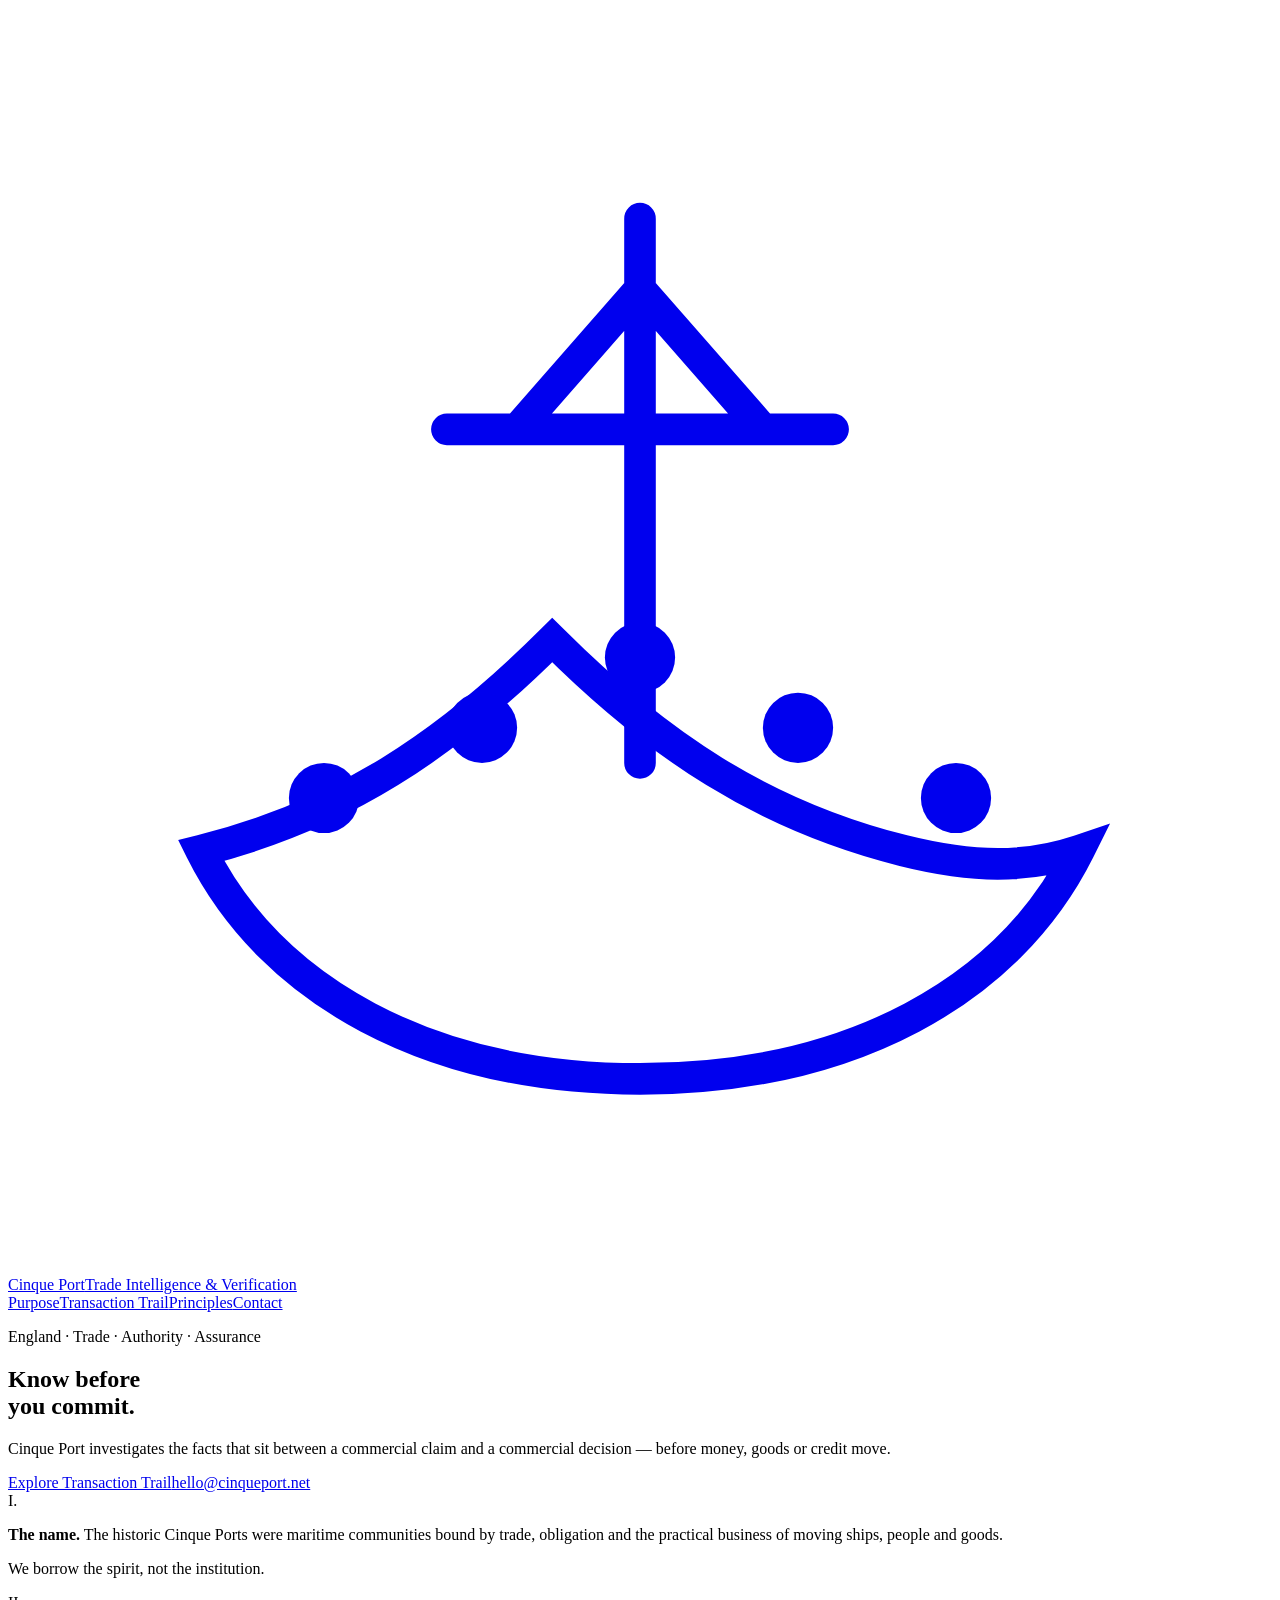
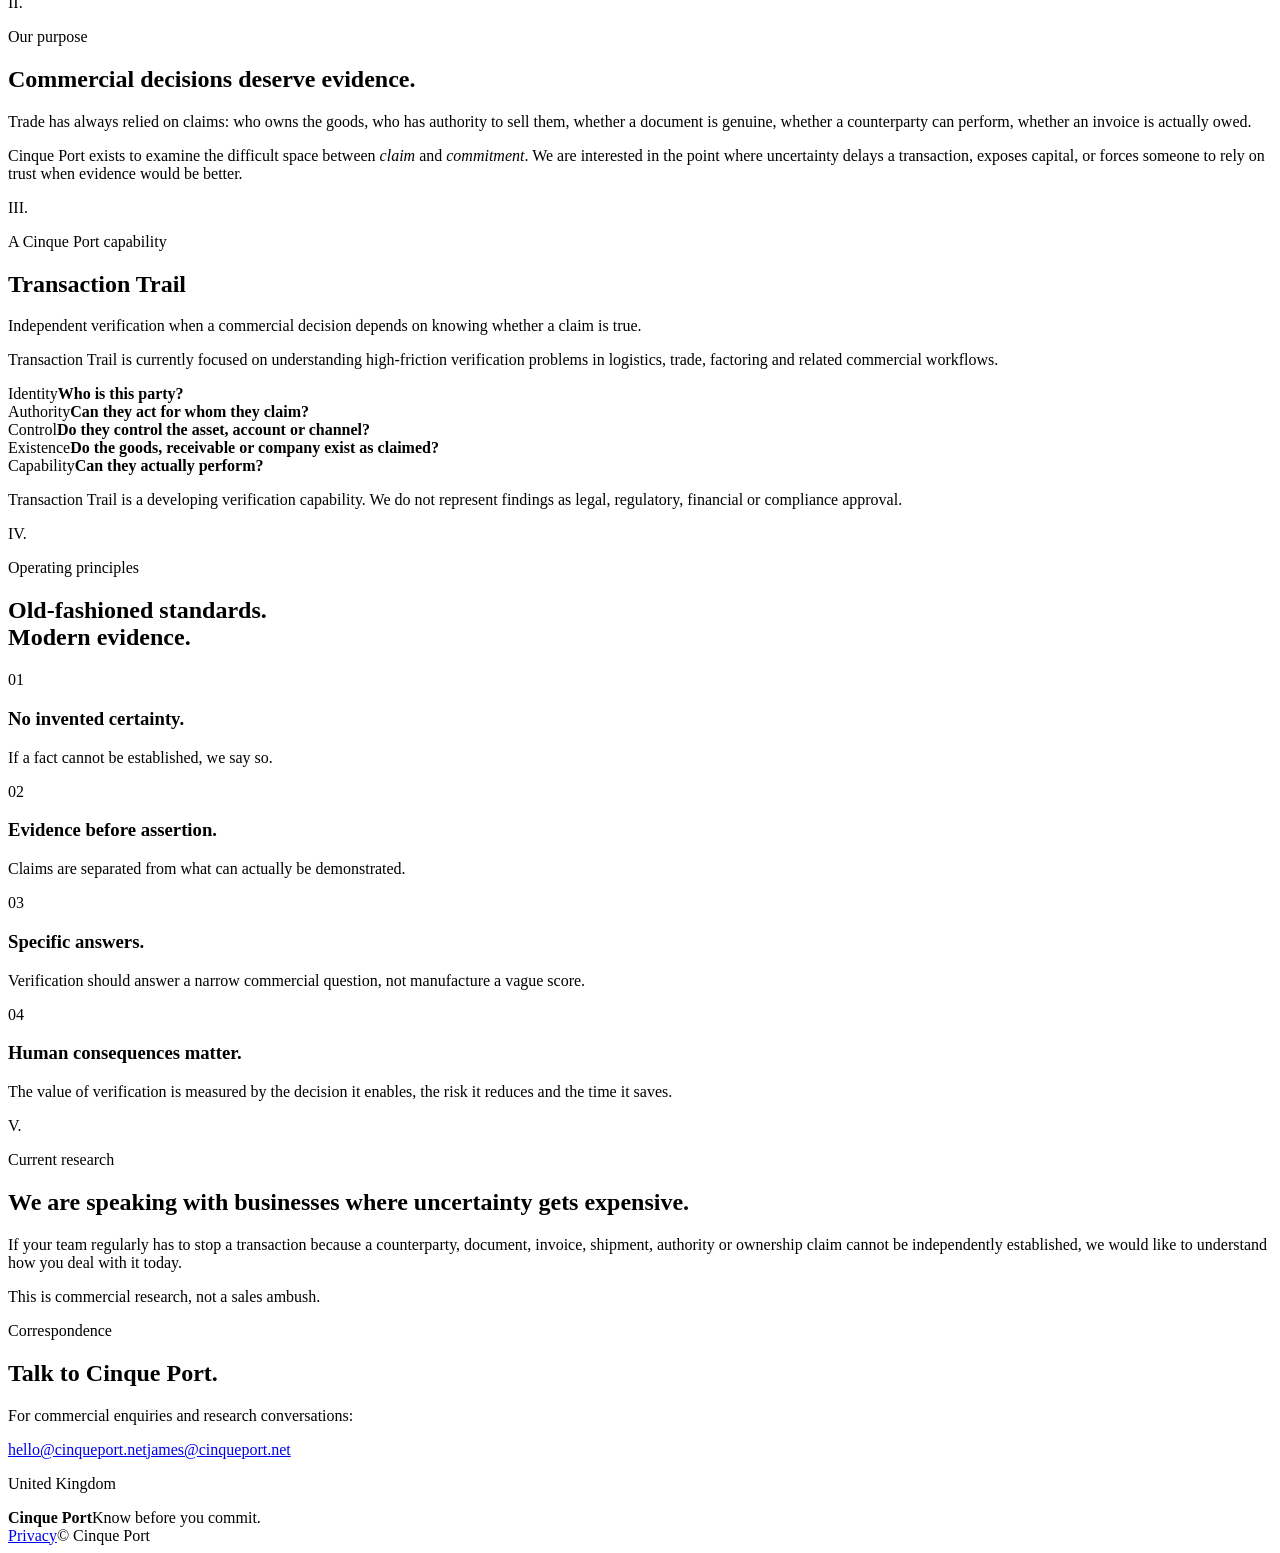
==== index.html @ fec6c13b "Launch Cinque Port website" ====
<!doctype html>
<html lang="en-GB">
<head>
  <meta charset="utf-8" />
  <meta name="viewport" content="width=device-width,initial-scale=1" />
  <meta name="description" content="Cinque Port — trade intelligence and transaction verification for businesses operating where money, goods and trust intersect." />
  <title>Cinque Port — Know before you commit.</title>
  <link rel="stylesheet" href="styles.css" />
</head>
<body>
  <div class="page-frame" aria-hidden="true"></div>
  <header class="site-header">
    <a class="brand" href="#top" aria-label="Cinque Port home">
      <span class="brand-mark" aria-hidden="true"><svg viewBox="0 0 72 72"><path d="M11 48c8-2 14-6 20-12 6 6 12 10 20 12 4 1 7 1 10 0-4 8-13 13-25 13S15 56 11 48Z" fill="none" stroke="currentColor" stroke-width="1.8"/><path d="M36 12v31M25 24h22M29 24l7-8 7 8" fill="none" stroke="currentColor" stroke-width="1.8" stroke-linecap="round"/><circle cx="18" cy="45" r="2" fill="currentColor"/><circle cx="27" cy="41" r="2" fill="currentColor"/><circle cx="36" cy="37" r="2" fill="currentColor"/><circle cx="45" cy="41" r="2" fill="currentColor"/><circle cx="54" cy="45" r="2" fill="currentColor"/></svg></span>
      <span><span class="brand-name">Cinque Port</span><span class="brand-kicker">Trade Intelligence & Verification</span></span>
    </a>
    <nav class="main-nav"><a href="#purpose">Purpose</a><a href="#transaction-trail">Transaction Trail</a><a href="#principles">Principles</a><a href="#contact">Contact</a></nav>
  </header>
  <main id="top">
    <section class="hero">
      <div class="chart-lines" aria-hidden="true"></div>
      <div class="hero-inner"><p class="eyebrow">England · Trade · Authority · Assurance</p><h1>Know before<br />you commit.</h1><p class="hero-copy">Cinque Port investigates the facts that sit between a commercial claim and a commercial decision — before money, goods or credit move.</p><div class="hero-actions"><a class="button primary" href="#transaction-trail">Explore Transaction Trail</a><a class="button text" href="mailto:hello@cinqueport.net">hello@cinqueport.net</a></div></div>
      <aside class="hero-note"><span class="folio">I.</span><p><strong>The name.</strong> The historic Cinque Ports were maritime communities bound by trade, obligation and the practical business of moving ships, people and goods.</p><p>We borrow the spirit, not the institution.</p></aside>
    </section>
    <section id="purpose" class="section split-section"><div class="section-number">II.</div><div class="section-heading"><p class="eyebrow">Our purpose</p><h2>Commercial decisions deserve evidence.</h2></div><div class="section-copy columns"><p>Trade has always relied on claims: who owns the goods, who has authority to sell them, whether a document is genuine, whether a counterparty can perform, whether an invoice is actually owed.</p><p>Cinque Port exists to examine the difficult space between <em>claim</em> and <em>commitment</em>. We are interested in the point where uncertainty delays a transaction, exposes capital, or forces someone to rely on trust when evidence would be better.</p></div></section>
    <section id="transaction-trail" class="section dark-section"><div class="section-number">III.</div><div class="section-heading"><p class="eyebrow">A Cinque Port capability</p><h2>Transaction Trail</h2></div><div class="trail-grid"><div><p class="lead">Independent verification when a commercial decision depends on knowing whether a claim is true.</p><p>Transaction Trail is currently focused on understanding high-friction verification problems in logistics, trade, factoring and related commercial workflows.</p></div><div class="ledger"><div><span>Identity</span><b>Who is this party?</b></div><div><span>Authority</span><b>Can they act for whom they claim?</b></div><div><span>Control</span><b>Do they control the asset, account or channel?</b></div><div><span>Existence</span><b>Do the goods, receivable or company exist as claimed?</b></div><div><span>Capability</span><b>Can they actually perform?</b></div></div></div><p class="disclaimer">Transaction Trail is a developing verification capability. We do not represent findings as legal, regulatory, financial or compliance approval.</p></section>
    <section id="principles" class="section principles-section"><div class="section-number">IV.</div><div class="section-heading"><p class="eyebrow">Operating principles</p><h2>Old-fashioned standards.<br />Modern evidence.</h2></div><div class="principles-list"><article><span>01</span><h3>No invented certainty.</h3><p>If a fact cannot be established, we say so.</p></article><article><span>02</span><h3>Evidence before assertion.</h3><p>Claims are separated from what can actually be demonstrated.</p></article><article><span>03</span><h3>Specific answers.</h3><p>Verification should answer a narrow commercial question, not manufacture a vague score.</p></article><article><span>04</span><h3>Human consequences matter.</h3><p>The value of verification is measured by the decision it enables, the risk it reduces and the time it saves.</p></article></div></section>
    <section class="section correspondence-section"><div class="section-number">V.</div><div class="section-heading"><p class="eyebrow">Current research</p><h2>We are speaking with businesses where uncertainty gets expensive.</h2></div><div class="section-copy"><p>If your team regularly has to stop a transaction because a counterparty, document, invoice, shipment, authority or ownership claim cannot be independently established, we would like to understand how you deal with it today.</p><p>This is commercial research, not a sales ambush.</p></div></section>
    <section id="contact" class="contact-section"><div><p class="eyebrow">Correspondence</p><h2>Talk to Cinque Port.</h2><p>For commercial enquiries and research conversations:</p></div><div class="contact-block"><a href="mailto:hello@cinqueport.net">hello@cinqueport.net</a><a href="mailto:james@cinqueport.net">james@cinqueport.net</a><p>United Kingdom</p></div></section>
  </main>
  <footer class="site-footer"><div><strong>Cinque Port</strong><span>Know before you commit.</span></div><div class="footer-links"><a href="privacy.html">Privacy</a><span>© <span id="year"></span> Cinque Port</span></div></footer>
  <script src="script.js"></script>
</body></html>
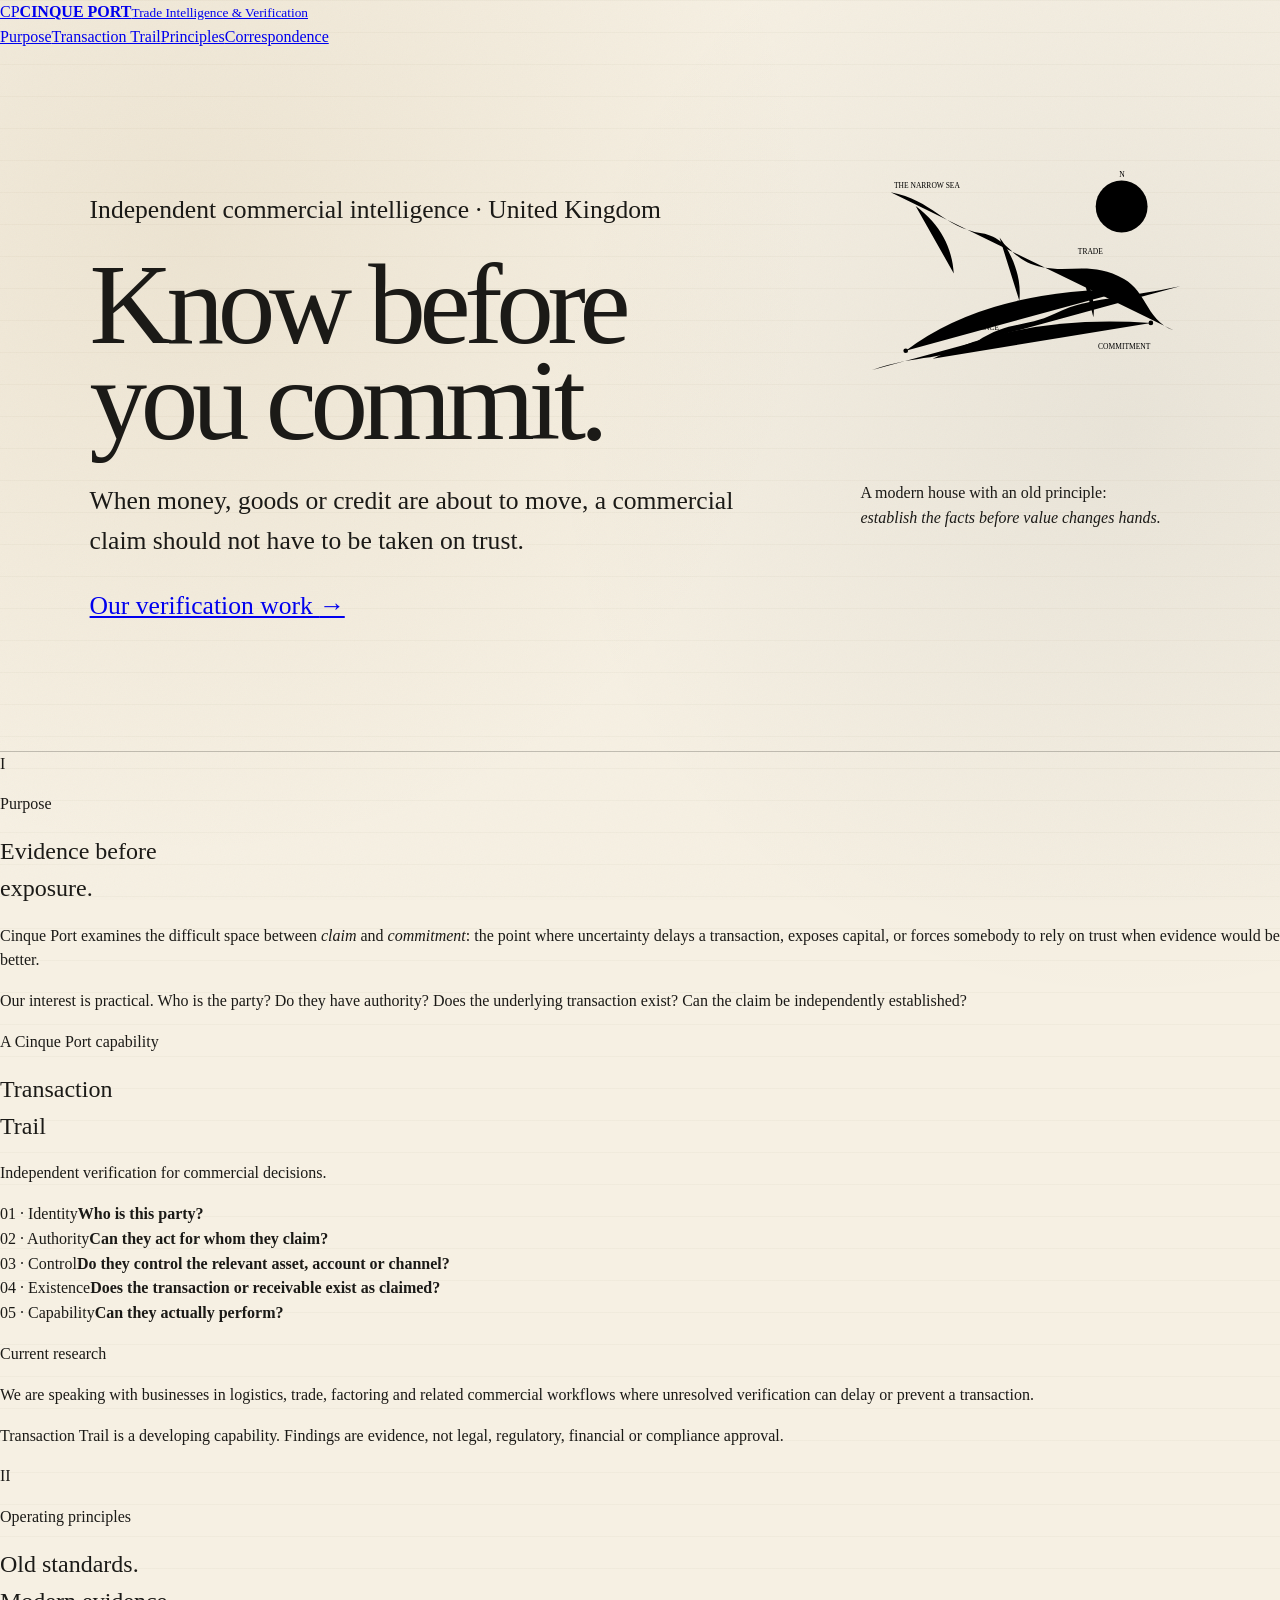
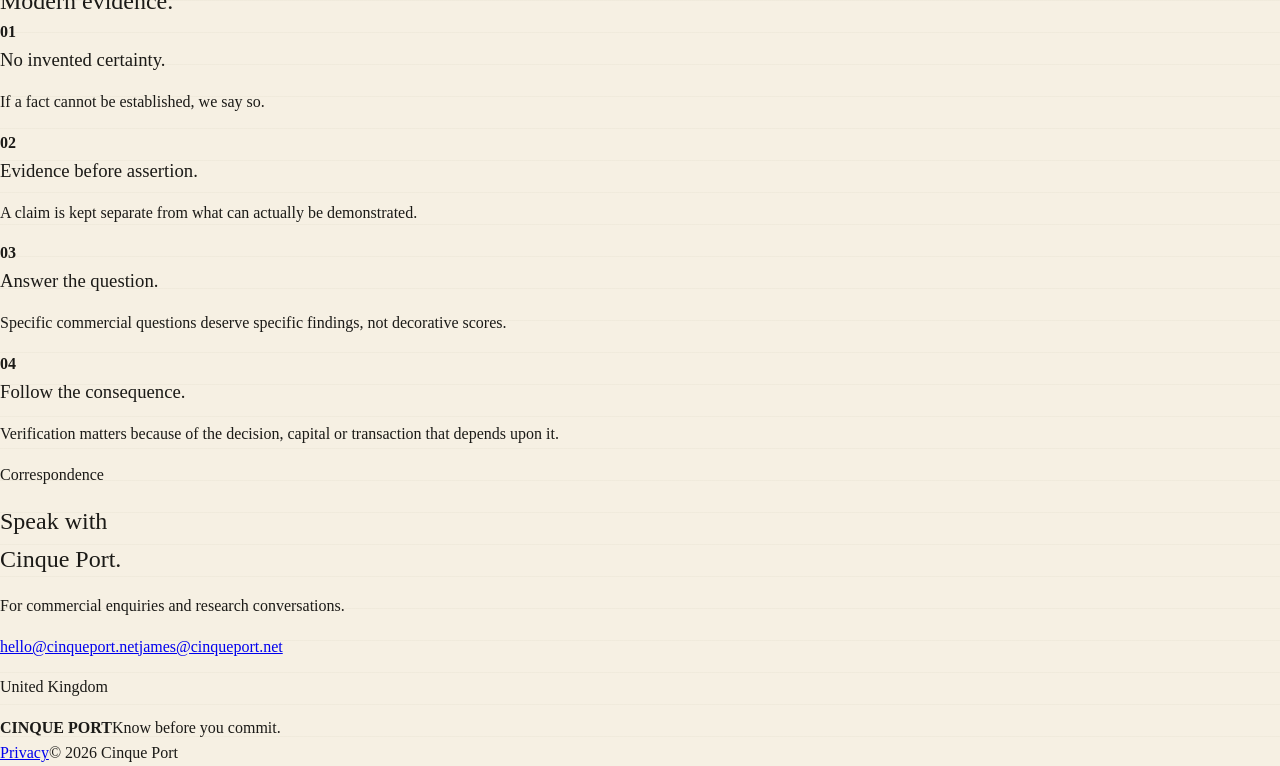
==== commit 5099d310: "Rebuild Cinque Port homepage for commercial credibility" ====
--- a/index.html
+++ b/index.html
@@ -1,33 +1,77 @@
 <!doctype html>
 <html lang="en-GB">
 <head>
-  <meta charset="utf-8" />
-  <meta name="viewport" content="width=device-width,initial-scale=1" />
-  <meta name="description" content="Cinque Port — trade intelligence and transaction verification for businesses operating where money, goods and trust intersect." />
-  <title>Cinque Port — Know before you commit.</title>
-  <link rel="stylesheet" href="styles.css" />
+<meta charset="utf-8">
+<meta name="viewport" content="width=device-width,initial-scale=1">
+<meta name="description" content="Cinque Port — independent trade intelligence and verification. Know before you commit.">
+<title>Cinque Port — Trade Intelligence & Verification</title>
+<link rel="stylesheet" href="styles.css">
 </head>
 <body>
-  <div class="page-frame" aria-hidden="true"></div>
-  <header class="site-header">
-    <a class="brand" href="#top" aria-label="Cinque Port home">
-      <span class="brand-mark" aria-hidden="true"><svg viewBox="0 0 72 72"><path d="M11 48c8-2 14-6 20-12 6 6 12 10 20 12 4 1 7 1 10 0-4 8-13 13-25 13S15 56 11 48Z" fill="none" stroke="currentColor" stroke-width="1.8"/><path d="M36 12v31M25 24h22M29 24l7-8 7 8" fill="none" stroke="currentColor" stroke-width="1.8" stroke-linecap="round"/><circle cx="18" cy="45" r="2" fill="currentColor"/><circle cx="27" cy="41" r="2" fill="currentColor"/><circle cx="36" cy="37" r="2" fill="currentColor"/><circle cx="45" cy="41" r="2" fill="currentColor"/><circle cx="54" cy="45" r="2" fill="currentColor"/></svg></span>
-      <span><span class="brand-name">Cinque Port</span><span class="brand-kicker">Trade Intelligence & Verification</span></span>
-    </a>
-    <nav class="main-nav"><a href="#purpose">Purpose</a><a href="#transaction-trail">Transaction Trail</a><a href="#principles">Principles</a><a href="#contact">Contact</a></nav>
-  </header>
-  <main id="top">
-    <section class="hero">
-      <div class="chart-lines" aria-hidden="true"></div>
-      <div class="hero-inner"><p class="eyebrow">England · Trade · Authority · Assurance</p><h1>Know before<br />you commit.</h1><p class="hero-copy">Cinque Port investigates the facts that sit between a commercial claim and a commercial decision — before money, goods or credit move.</p><div class="hero-actions"><a class="button primary" href="#transaction-trail">Explore Transaction Trail</a><a class="button text" href="mailto:hello@cinqueport.net">hello@cinqueport.net</a></div></div>
-      <aside class="hero-note"><span class="folio">I.</span><p><strong>The name.</strong> The historic Cinque Ports were maritime communities bound by trade, obligation and the practical business of moving ships, people and goods.</p><p>We borrow the spirit, not the institution.</p></aside>
-    </section>
-    <section id="purpose" class="section split-section"><div class="section-number">II.</div><div class="section-heading"><p class="eyebrow">Our purpose</p><h2>Commercial decisions deserve evidence.</h2></div><div class="section-copy columns"><p>Trade has always relied on claims: who owns the goods, who has authority to sell them, whether a document is genuine, whether a counterparty can perform, whether an invoice is actually owed.</p><p>Cinque Port exists to examine the difficult space between <em>claim</em> and <em>commitment</em>. We are interested in the point where uncertainty delays a transaction, exposes capital, or forces someone to rely on trust when evidence would be better.</p></div></section>
-    <section id="transaction-trail" class="section dark-section"><div class="section-number">III.</div><div class="section-heading"><p class="eyebrow">A Cinque Port capability</p><h2>Transaction Trail</h2></div><div class="trail-grid"><div><p class="lead">Independent verification when a commercial decision depends on knowing whether a claim is true.</p><p>Transaction Trail is currently focused on understanding high-friction verification problems in logistics, trade, factoring and related commercial workflows.</p></div><div class="ledger"><div><span>Identity</span><b>Who is this party?</b></div><div><span>Authority</span><b>Can they act for whom they claim?</b></div><div><span>Control</span><b>Do they control the asset, account or channel?</b></div><div><span>Existence</span><b>Do the goods, receivable or company exist as claimed?</b></div><div><span>Capability</span><b>Can they actually perform?</b></div></div></div><p class="disclaimer">Transaction Trail is a developing verification capability. We do not represent findings as legal, regulatory, financial or compliance approval.</p></section>
-    <section id="principles" class="section principles-section"><div class="section-number">IV.</div><div class="section-heading"><p class="eyebrow">Operating principles</p><h2>Old-fashioned standards.<br />Modern evidence.</h2></div><div class="principles-list"><article><span>01</span><h3>No invented certainty.</h3><p>If a fact cannot be established, we say so.</p></article><article><span>02</span><h3>Evidence before assertion.</h3><p>Claims are separated from what can actually be demonstrated.</p></article><article><span>03</span><h3>Specific answers.</h3><p>Verification should answer a narrow commercial question, not manufacture a vague score.</p></article><article><span>04</span><h3>Human consequences matter.</h3><p>The value of verification is measured by the decision it enables, the risk it reduces and the time it saves.</p></article></div></section>
-    <section class="section correspondence-section"><div class="section-number">V.</div><div class="section-heading"><p class="eyebrow">Current research</p><h2>We are speaking with businesses where uncertainty gets expensive.</h2></div><div class="section-copy"><p>If your team regularly has to stop a transaction because a counterparty, document, invoice, shipment, authority or ownership claim cannot be independently established, we would like to understand how you deal with it today.</p><p>This is commercial research, not a sales ambush.</p></div></section>
-    <section id="contact" class="contact-section"><div><p class="eyebrow">Correspondence</p><h2>Talk to Cinque Port.</h2><p>For commercial enquiries and research conversations:</p></div><div class="contact-block"><a href="mailto:hello@cinqueport.net">hello@cinqueport.net</a><a href="mailto:james@cinqueport.net">james@cinqueport.net</a><p>United Kingdom</p></div></section>
-  </main>
-  <footer class="site-footer"><div><strong>Cinque Port</strong><span>Know before you commit.</span></div><div class="footer-links"><a href="privacy.html">Privacy</a><span>© <span id="year"></span> Cinque Port</span></div></footer>
-  <script src="script.js"></script>
+<header class="masthead">
+  <a class="wordmark" href="#top"><span class="seal">CP</span><span><b>CINQUE PORT</b><small>Trade Intelligence &amp; Verification</small></span></a>
+  <nav><a href="#purpose">Purpose</a><a href="#trail">Transaction Trail</a><a href="#principles">Principles</a><a href="#contact">Correspondence</a></nav>
+</header>
+<main id="top">
+<section class="hero">
+  <div class="hero-copy">
+    <p class="kicker">Independent commercial intelligence · United Kingdom</p>
+    <h1>Know before<br>you commit.</h1>
+    <p class="standfirst">When money, goods or credit are about to move, a commercial claim should not have to be taken on trust.</p>
+    <a class="cta" href="#trail">Our verification work <span>→</span></a>
+  </div>
+  <div class="chart" aria-hidden="true">
+    <svg viewBox="0 0 700 620" role="img">
+      <g class="coast">
+        <path d="M65 58 C155 75 176 132 258 145 C315 154 320 205 387 217 C448 229 493 204 560 242 C610 271 607 330 666 351"/>
+        <path d="M26 435 C118 401 188 416 247 375 C315 329 347 347 414 315 C482 281 543 286 679 257"/>
+        <path d="M118 87 C171 126 196 177 199 230 M296 154 C326 194 343 241 338 288 M469 219 C487 250 500 288 495 323"/>
+      </g>
+      <g class="routes">
+        <path d="M97 394 Q270 263 576 263"/><path d="M154 411 Q347 316 617 335"/>
+        <circle cx="97" cy="394" r="5"/><circle cx="576" cy="263" r="5"/><circle cx="617" cy="335" r="5"/>
+      </g>
+      <g class="labels"><text x="72" y="48">THE NARROW SEA</text><text x="462" y="188">TRADE</text><text x="215" y="350">EVIDENCE</text><text x="505" y="390">COMMITMENT</text></g>
+      <g class="compass" transform="translate(555 88)"><circle r="55"/><circle r="42"/><path d="M0-48 L8-8 0 0 -8-8Z M48 0 L8 8 0 0 8-8Z M0 48 L-8 8 0 0 8 8Z M-48 0 L-8-8 0 0-8 8Z"/><text x="-5" y="-62">N</text></g>
+    </svg>
+    <p class="chart-note">A modern house with an old principle:<br><em>establish the facts before value changes hands.</em></p>
+  </div>
+</section>
+
+<section id="purpose" class="purpose ruled">
+  <div class="folio">I</div>
+  <div><p class="kicker">Purpose</p><h2>Evidence before<br>exposure.</h2></div>
+  <div class="body-copy"><p>Cinque Port examines the difficult space between <em>claim</em> and <em>commitment</em>: the point where uncertainty delays a transaction, exposes capital, or forces somebody to rely on trust when evidence would be better.</p><p>Our interest is practical. Who is the party? Do they have authority? Does the underlying transaction exist? Can the claim be independently established?</p></div>
+</section>
+
+<section id="trail" class="trail">
+  <div class="trail-title"><p class="kicker">A Cinque Port capability</p><h2>Transaction<br>Trail</h2><p>Independent verification for commercial decisions.</p></div>
+  <div class="questions">
+    <div><span>01 · Identity</span><strong>Who is this party?</strong></div>
+    <div><span>02 · Authority</span><strong>Can they act for whom they claim?</strong></div>
+    <div><span>03 · Control</span><strong>Do they control the relevant asset, account or channel?</strong></div>
+    <div><span>04 · Existence</span><strong>Does the transaction or receivable exist as claimed?</strong></div>
+    <div><span>05 · Capability</span><strong>Can they actually perform?</strong></div>
+  </div>
+  <div class="trail-note"><p>Current research</p><p>We are speaking with businesses in logistics, trade, factoring and related commercial workflows where unresolved verification can delay or prevent a transaction.</p><p class="small">Transaction Trail is a developing capability. Findings are evidence, not legal, regulatory, financial or compliance approval.</p></div>
+</section>
+
+<section id="principles" class="principles ruled">
+ <div class="folio">II</div>
+ <div class="principles-heading"><p class="kicker">Operating principles</p><h2>Old standards.<br>Modern evidence.</h2></div>
+ <div class="principle-grid">
+  <article><b>01</b><h3>No invented certainty.</h3><p>If a fact cannot be established, we say so.</p></article>
+  <article><b>02</b><h3>Evidence before assertion.</h3><p>A claim is kept separate from what can actually be demonstrated.</p></article>
+  <article><b>03</b><h3>Answer the question.</h3><p>Specific commercial questions deserve specific findings, not decorative scores.</p></article>
+  <article><b>04</b><h3>Follow the consequence.</h3><p>Verification matters because of the decision, capital or transaction that depends upon it.</p></article>
+ </div>
+</section>
+
+<section id="contact" class="contact">
+ <div><p class="kicker">Correspondence</p><h2>Speak with<br>Cinque Port.</h2></div>
+ <div class="contact-copy"><p>For commercial enquiries and research conversations.</p><a href="mailto:hello@cinqueport.net">hello@cinqueport.net</a><a href="mailto:james@cinqueport.net">james@cinqueport.net</a><p class="small">United Kingdom</p></div>
+</section>
+</main>
+<footer><div><b>CINQUE PORT</b><span>Know before you commit.</span></div><div><a href="privacy.html">Privacy</a><span>© <span id="year"></span> Cinque Port</span></div></footer>
+<script src="script.js"></script>
 </body></html>
--- a/styles.css
+++ b/styles.css
@@ -0,0 +1 @@
+:root{--ink:#1b1a17;--navy:#17232d;--navy-deep:#101820;--paper:#efe7d5;--paper-light:#f6f0e3;--brass:#9a7a3c;--rule:rgba(27,26,23,.24);--serif:Baskerville,"Iowan Old Style","Palatino Linotype","Book Antiqua",Palatino,Georgia,serif;--sans:"Gill Sans","Gill Sans MT",Calibri,"Trebuchet MS",sans-serif}*{box-sizing:border-box}html{scroll-behavior:smooth}body{margin:0;color:var(--ink);background:linear-gradient(rgba(90,66,30,.035) 1px,transparent 1px),radial-gradient(circle at 15% 10%,rgba(154,122,60,.10),transparent 26%),radial-gradient(circle at 88% 18%,rgba(23,35,45,.06),transparent 26%),var(--paper-light);background-size:100% 32px,auto,auto,auto;font-family:var(--serif);line-height:1.55}body:before{content:"";position:fixed;inset:0;pointer-events:none;opacity:.14;background-image:url("data:image/svg+xml,%3Csvg xmlns='http://www.w3.org/2000/svg' width='120' height='120'%3E%3Cfilter id='n'%3E%3CfeTurbulence type='fractalNoise' baseFrequency='.78' numOctaves='3' stitchTiles='stitch'/%3E%3C/filter%3E%3Crect width='100%25' height='100%25' filter='url(%23n)' opacity='.22'/%3E%3C/svg%3E");mix-blend-mode:multiply}.page-frame{position:fixed;inset:10px;border:1px solid rgba(27,26,23,.18);pointer-events:none;z-index:50}.site-header{position:relative;display:flex;align-items:center;justify-content:space-between;gap:2rem;padding:28px 5vw 20px;border-bottom:1px solid var(--rule);background:rgba(246,240,227,.88);backdrop-filter:blur(8px);z-index:10}.brand{display:flex;gap:14px;align-items:center;color:inherit;text-decoration:none}.brand-mark{width:54px;height:54px;color:var(--navy)}.brand-mark svg{width:100%;height:100%}.brand-name{display:block;font-size:1.5rem;letter-spacing:.04em;text-transform:uppercase}.brand-kicker{display:block;font-family:var(--sans);font-size:.68rem;letter-spacing:.18em;text-transform:uppercase;margin-top:2px}.main-nav{display:flex;gap:1.4rem;flex-wrap:wrap}.main-nav a{color:inherit;text-decoration:none;font-family:var(--sans);font-size:.78rem;letter-spacing:.13em;text-transform:uppercase;border-bottom:1px solid transparent}.main-nav a:hover{border-color:var(--brass)}.hero{min-height:78vh;position:relative;display:grid;grid-template-columns:minmax(0,1fr) 330px;gap:6vw;padding:9vw 7vw 7vw;overflow:hidden;border-bottom:1px solid var(--rule)}.hero-inner{max-width:820px;position:relative;z-index:2}.eyebrow{font-family:var(--sans);text-transform:uppercase;letter-spacing:.2em;font-size:.73rem;font-weight:700;color:var(--brass)}h1,h2,h3{font-weight:400;margin:0}h1{font-size:clamp(4.2rem,9vw,9.4rem);line-height:.84;letter-spacing:-.055em;margin:1rem 0 2rem}.hero-copy{max-width:720px;font-size:clamp(1.2rem,2vw,1.65rem)}.hero-actions{display:flex;align-items:center;gap:1.6rem;margin-top:2.3rem;flex-wrap:wrap}.button{text-decoration:none;font-family:var(--sans);text-transform:uppercase;letter-spacing:.13em;font-size:.74rem}.button.primary{background:var(--navy);color:var(--paper-light);padding:14px 18px;border:1px solid var(--navy)}.button.primary:hover{background:transparent;color:var(--navy)}.button.text{color:inherit;border-bottom:1px solid var(--brass);padding-bottom:3px}.hero-note{align-self:end;border-left:1px solid var(--brass);padding-left:24px;font-size:.95rem}.hero-note .folio{display:block;font-size:2.7rem;color:var(--brass);margin-bottom:1rem}.chart-lines{position:absolute;right:-7%;top:5%;width:58%;height:88%;opacity:.18;transform:rotate(-5deg);background-image:repeating-radial-gradient(ellipse at 45% 53%,transparent 0 22px,var(--navy) 23px 24px,transparent 25px 44px);mask-image:linear-gradient(to left,black,transparent 82%)}.section{position:relative;display:grid;grid-template-columns:72px minmax(240px,420px) minmax(0,1fr);gap:4vw;padding:7vw;border-bottom:1px solid var(--rule)}.section-number{color:var(--brass);font-size:2.6rem;line-height:1}.section-heading h2{font-size:clamp(2.4rem,5vw,5rem);line-height:.98;letter-spacing:-.035em}.section-copy{max-width:850px;font-size:1.13rem}.columns{columns:2 290px;column-gap:3rem}.columns p{break-inside:avoid}.dark-section{background:var(--navy-deep);color:var(--paper-light)}.dark-section .section-number,.dark-section .eyebrow{color:#bca16b}.trail-grid{display:grid;grid-template-columns:minmax(0,.85fr) minmax(340px,1.15fr);gap:4rem}.lead{font-size:1.4rem}.ledger{border-top:1px solid rgba(239,231,213,.28)}.ledger div{display:grid;grid-template-columns:130px 1fr;gap:1rem;padding:14px 0;border-bottom:1px solid rgba(239,231,213,.20)}.ledger span{font-family:var(--sans);text-transform:uppercase;letter-spacing:.14em;font-size:.73rem;color:#bca16b}.ledger b{font-weight:400}.disclaimer{grid-column:3;font-size:.86rem;opacity:.7;max-width:760px;margin-top:2rem}.principles-list{display:grid;grid-template-columns:1fr 1fr;border-top:1px solid var(--rule)}.principles-list article{position:relative;padding:24px 28px 28px 0;border-bottom:1px solid var(--rule);min-height:180px}.principles-list article:nth-child(odd){border-right:1px solid var(--rule);padding-right:34px}.principles-list article:nth-child(even){padding-left:34px}.principles-list span{color:var(--brass);font-family:var(--sans);font-size:.7rem;letter-spacing:.12em}.principles-list h3{font-size:1.6rem;margin:.4rem 0 .6rem}.principles-list p{margin:0}.contact-section{display:grid;grid-template-columns:1fr 1fr;gap:4rem;padding:7vw;background:var(--paper);border-bottom:1px solid var(--rule)}.contact-section h2{font-size:clamp(2.8rem,6vw,6rem);letter-spacing:-.045em;line-height:.92;margin-bottom:1rem}.contact-block{align-self:end;border-left:1px solid var(--brass);padding-left:28px}.contact-block a{display:block;color:var(--ink);text-decoration:none;font-size:clamp(1.4rem,2.7vw,2.3rem);margin-bottom:.4rem}.contact-block a:hover{color:var(--brass)}.site-footer{display:flex;justify-content:space-between;gap:2rem;padding:28px 5vw 38px;font-family:var(--sans);font-size:.76rem;letter-spacing:.06em;text-transform:uppercase}.site-footer strong,.site-footer span{margin-right:14px}.footer-links{display:flex;gap:1.1rem}.footer-links a{color:inherit}@media(max-width:900px){.site-header{align-items:flex-start}.main-nav{display:none}.hero{grid-template-columns:1fr;min-height:auto}.hero-note{max-width:520px}.section{grid-template-columns:44px 1fr}.section-copy,.trail-grid,.principles-list,.disclaimer{grid-column:2}.trail-grid{grid-template-columns:1fr;gap:2rem}.contact-section{grid-template-columns:1fr}}@media(max-width:620px){.site-header{padding-top:22px}.brand-kicker{display:none}.hero{padding-top:18vw}h1{font-size:4.5rem}.section{grid-template-columns:1fr;gap:1.2rem;padding-top:14vw;padding-bottom:14vw}.section-number,.section-heading,.section-copy,.trail-grid,.principles-list,.disclaimer{grid-column:1}.section-number{font-size:1.5rem}.principles-list{grid-template-columns:1fr}.principles-list article,.principles-list article:nth-child(odd),.principles-list article:nth-child(even){border-right:0;padding-left:0;padding-right:0}.ledger div{grid-template-columns:1fr;gap:.25rem}.site-footer{flex-direction:column}}
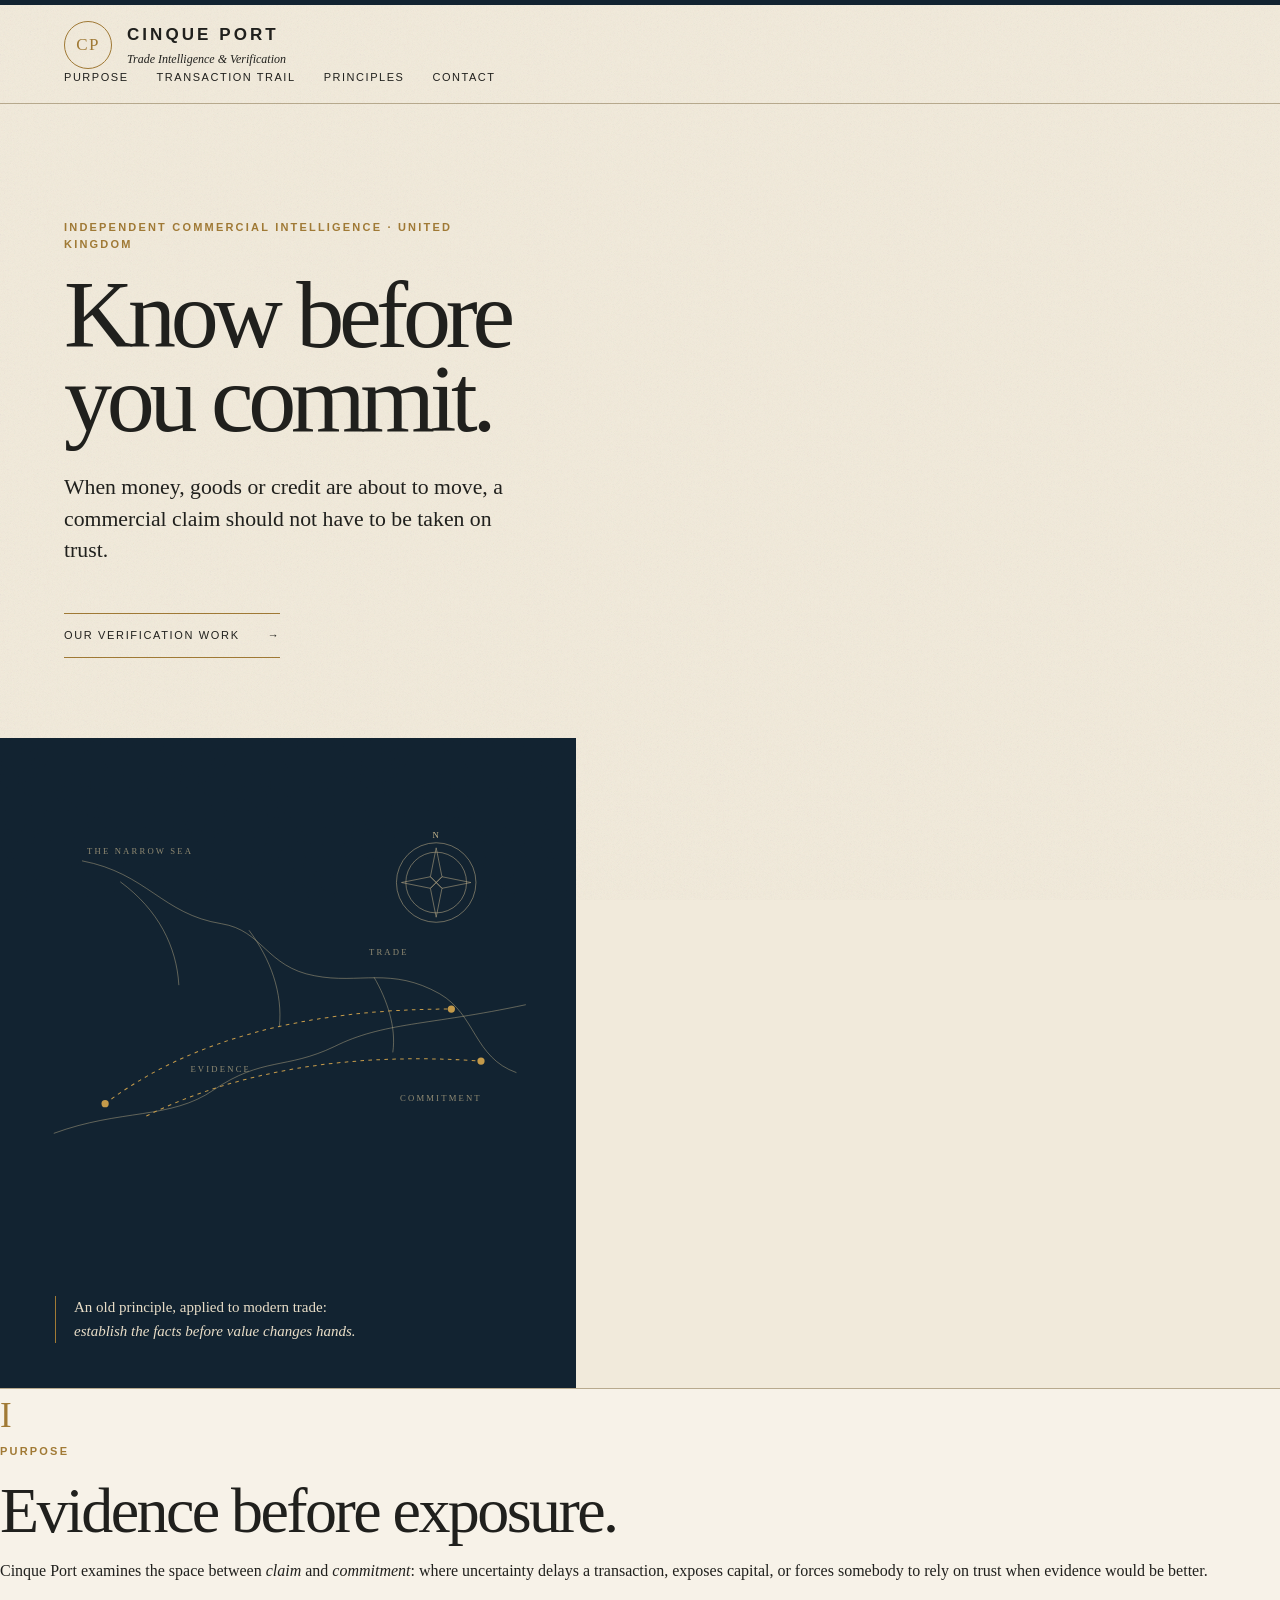
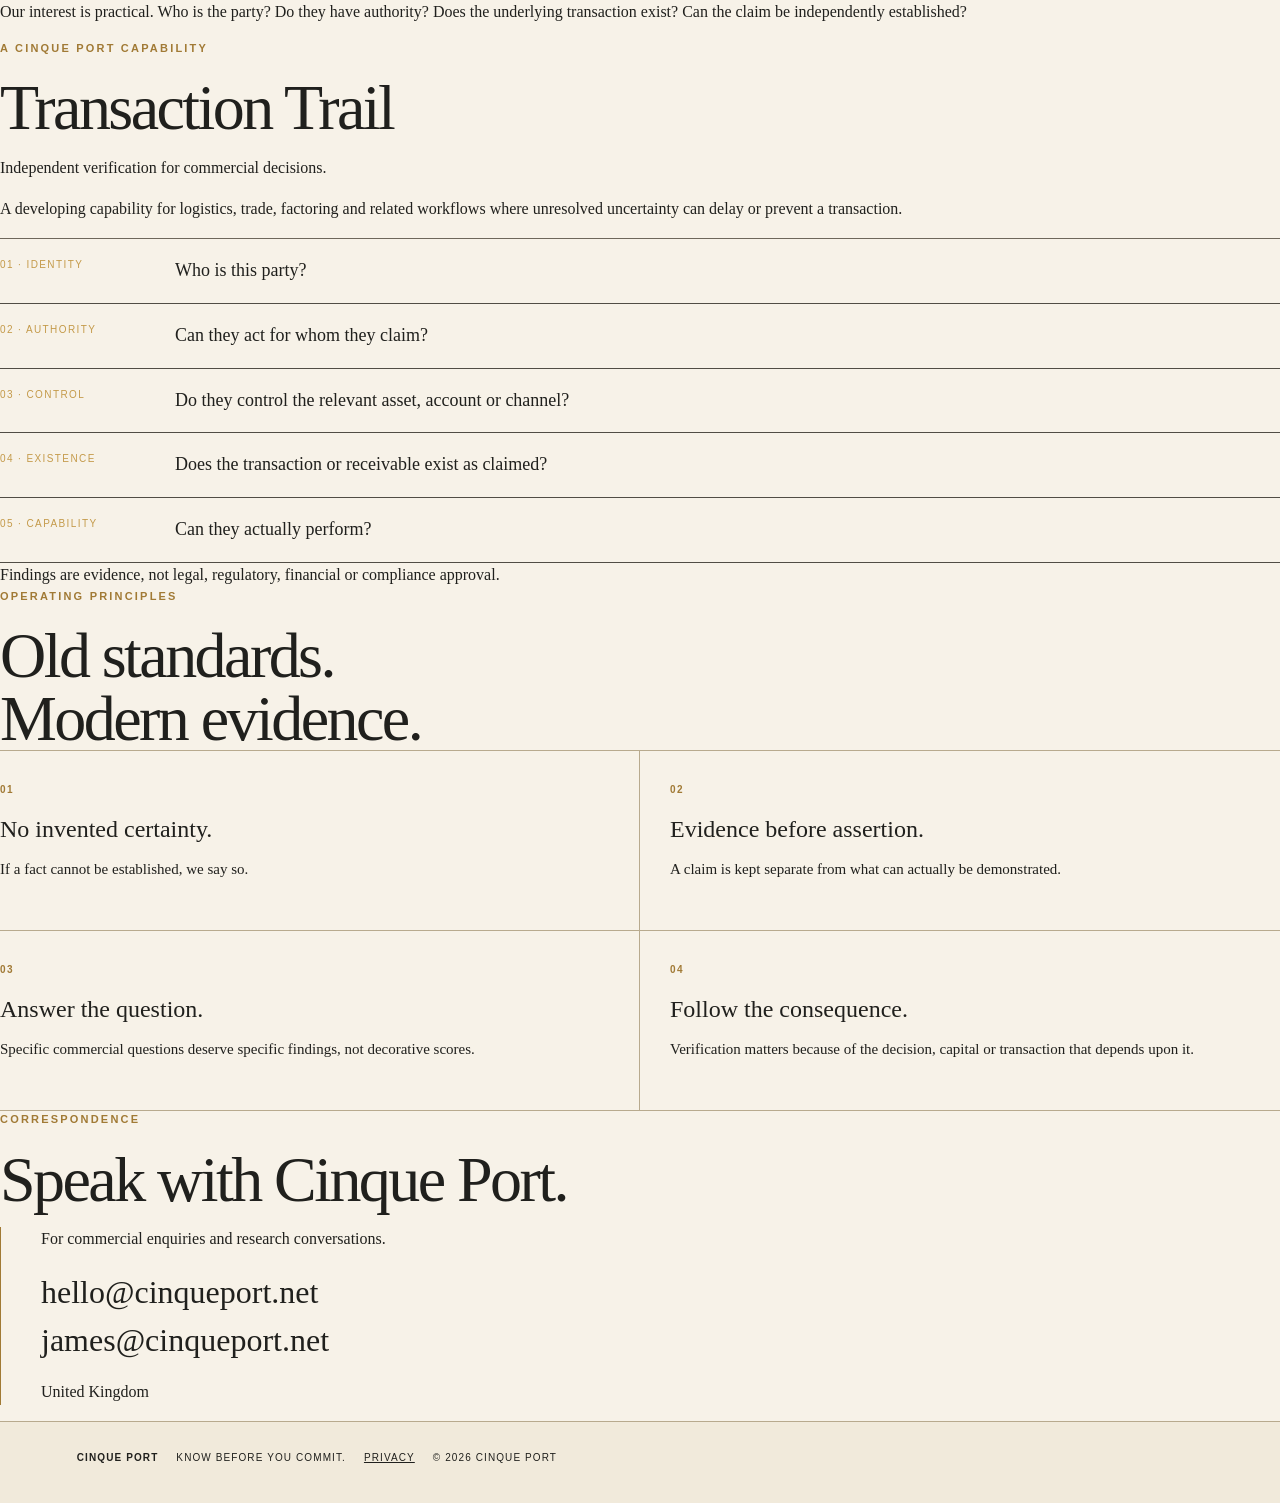
==== commit 3bbcafbb: "Ship Cinque Port build 3 with robust layout and cache busting" ====
--- a/index.html
+++ b/index.html
@@ -3,75 +3,95 @@
 <head>
 <meta charset="utf-8">
 <meta name="viewport" content="width=device-width,initial-scale=1">
-<meta name="description" content="Cinque Port — independent trade intelligence and verification. Know before you commit.">
-<title>Cinque Port — Trade Intelligence & Verification</title>
-<link rel="stylesheet" href="styles.css">
+<meta name="description" content="Cinque Port — independent trade intelligence and transaction verification.">
+<title>Cinque Port — Know before you commit.</title>
+<link rel="stylesheet" href="styles.css?v=3">
 </head>
 <body>
 <header class="masthead">
-  <a class="wordmark" href="#top"><span class="seal">CP</span><span><b>CINQUE PORT</b><small>Trade Intelligence &amp; Verification</small></span></a>
-  <nav><a href="#purpose">Purpose</a><a href="#trail">Transaction Trail</a><a href="#principles">Principles</a><a href="#contact">Correspondence</a></nav>
+  <div class="shell masthead-inner">
+    <a class="wordmark" href="#top" aria-label="Cinque Port home">
+      <span class="seal">CP</span>
+      <span><b>CINQUE PORT</b><small>Trade Intelligence &amp; Verification</small></span>
+    </a>
+    <nav><a href="#purpose">Purpose</a><a href="#trail">Transaction Trail</a><a href="#principles">Principles</a><a href="#contact">Contact</a></nav>
+  </div>
 </header>
+
 <main id="top">
 <section class="hero">
-  <div class="hero-copy">
-    <p class="kicker">Independent commercial intelligence · United Kingdom</p>
-    <h1>Know before<br>you commit.</h1>
-    <p class="standfirst">When money, goods or credit are about to move, a commercial claim should not have to be taken on trust.</p>
-    <a class="cta" href="#trail">Our verification work <span>→</span></a>
-  </div>
-  <div class="chart" aria-hidden="true">
-    <svg viewBox="0 0 700 620" role="img">
-      <g class="coast">
-        <path d="M65 58 C155 75 176 132 258 145 C315 154 320 205 387 217 C448 229 493 204 560 242 C610 271 607 330 666 351"/>
-        <path d="M26 435 C118 401 188 416 247 375 C315 329 347 347 414 315 C482 281 543 286 679 257"/>
-        <path d="M118 87 C171 126 196 177 199 230 M296 154 C326 194 343 241 338 288 M469 219 C487 250 500 288 495 323"/>
-      </g>
-      <g class="routes">
-        <path d="M97 394 Q270 263 576 263"/><path d="M154 411 Q347 316 617 335"/>
-        <circle cx="97" cy="394" r="5"/><circle cx="576" cy="263" r="5"/><circle cx="617" cy="335" r="5"/>
-      </g>
-      <g class="labels"><text x="72" y="48">THE NARROW SEA</text><text x="462" y="188">TRADE</text><text x="215" y="350">EVIDENCE</text><text x="505" y="390">COMMITMENT</text></g>
-      <g class="compass" transform="translate(555 88)"><circle r="55"/><circle r="42"/><path d="M0-48 L8-8 0 0 -8-8Z M48 0 L8 8 0 0 8-8Z M0 48 L-8 8 0 0 8 8Z M-48 0 L-8-8 0 0-8 8Z"/><text x="-5" y="-62">N</text></g>
-    </svg>
-    <p class="chart-note">A modern house with an old principle:<br><em>establish the facts before value changes hands.</em></p>
+  <div class="shell hero-grid">
+    <div class="hero-copy">
+      <p class="kicker">Independent commercial intelligence · United Kingdom</p>
+      <h1>Know before<br>you commit.</h1>
+      <p class="standfirst">When money, goods or credit are about to move, a commercial claim should not have to be taken on trust.</p>
+      <a class="cta" href="#trail">Our verification work <span>→</span></a>
+    </div>
+    <div class="chart" aria-hidden="true">
+      <svg viewBox="0 0 700 620">
+        <g class="coast">
+          <path d="M65 58 C155 75 176 132 258 145 C315 154 320 205 387 217 C448 229 493 204 560 242 C610 271 607 330 666 351"/>
+          <path d="M26 435 C118 401 188 416 247 375 C315 329 347 347 414 315 C482 281 543 286 679 257"/>
+          <path d="M118 87 C171 126 196 177 199 230 M296 154 C326 194 343 241 338 288 M469 219 C487 250 500 288 495 323"/>
+        </g>
+        <g class="routes"><path d="M97 394 Q270 263 576 263"/><path d="M154 411 Q347 316 617 335"/><circle cx="97" cy="394" r="5"/><circle cx="576" cy="263" r="5"/><circle cx="617" cy="335" r="5"/></g>
+        <g class="labels"><text x="72" y="48">THE NARROW SEA</text><text x="462" y="188">TRADE</text><text x="215" y="350">EVIDENCE</text><text x="505" y="390">COMMITMENT</text></g>
+        <g class="compass" transform="translate(555 88)"><circle r="55"/><circle r="42"/><path d="M0-48 L8-8 0 0 -8-8Z M48 0 L8 8 0 0 8-8Z M0 48 L-8 8 0 0 8 8Z M-48 0 L-8-8 0 0-8 8Z"/><text x="-5" y="-62">N</text></g>
+      </svg>
+      <p class="chart-note">An old principle, applied to modern trade:<br><em>establish the facts before value changes hands.</em></p>
+    </div>
   </div>
 </section>
 
-<section id="purpose" class="purpose ruled">
-  <div class="folio">I</div>
-  <div><p class="kicker">Purpose</p><h2>Evidence before<br>exposure.</h2></div>
-  <div class="body-copy"><p>Cinque Port examines the difficult space between <em>claim</em> and <em>commitment</em>: the point where uncertainty delays a transaction, exposes capital, or forces somebody to rely on trust when evidence would be better.</p><p>Our interest is practical. Who is the party? Do they have authority? Does the underlying transaction exist? Can the claim be independently established?</p></div>
+<section id="purpose" class="light-section">
+  <div class="shell section-grid">
+    <div class="folio">I</div>
+    <div class="section-title"><p class="kicker">Purpose</p><h2>Evidence before exposure.</h2></div>
+    <div class="section-copy"><p>Cinque Port examines the space between <em>claim</em> and <em>commitment</em>: where uncertainty delays a transaction, exposes capital, or forces somebody to rely on trust when evidence would be better.</p><p>Our interest is practical. Who is the party? Do they have authority? Does the underlying transaction exist? Can the claim be independently established?</p></div>
+  </div>
 </section>
 
-<section id="trail" class="trail">
-  <div class="trail-title"><p class="kicker">A Cinque Port capability</p><h2>Transaction<br>Trail</h2><p>Independent verification for commercial decisions.</p></div>
-  <div class="questions">
-    <div><span>01 · Identity</span><strong>Who is this party?</strong></div>
-    <div><span>02 · Authority</span><strong>Can they act for whom they claim?</strong></div>
-    <div><span>03 · Control</span><strong>Do they control the relevant asset, account or channel?</strong></div>
-    <div><span>04 · Existence</span><strong>Does the transaction or receivable exist as claimed?</strong></div>
-    <div><span>05 · Capability</span><strong>Can they actually perform?</strong></div>
+<section id="trail" class="dark-section">
+  <div class="shell trail-layout">
+    <div class="trail-intro">
+      <p class="kicker">A Cinque Port capability</p>
+      <h2>Transaction Trail</h2>
+      <p class="lead">Independent verification for commercial decisions.</p>
+      <p class="small-note">A developing capability for logistics, trade, factoring and related workflows where unresolved uncertainty can delay or prevent a transaction.</p>
+    </div>
+    <div class="questions">
+      <div><span>01 · Identity</span><strong>Who is this party?</strong></div>
+      <div><span>02 · Authority</span><strong>Can they act for whom they claim?</strong></div>
+      <div><span>03 · Control</span><strong>Do they control the relevant asset, account or channel?</strong></div>
+      <div><span>04 · Existence</span><strong>Does the transaction or receivable exist as claimed?</strong></div>
+      <div><span>05 · Capability</span><strong>Can they actually perform?</strong></div>
+    </div>
   </div>
-  <div class="trail-note"><p>Current research</p><p>We are speaking with businesses in logistics, trade, factoring and related commercial workflows where unresolved verification can delay or prevent a transaction.</p><p class="small">Transaction Trail is a developing capability. Findings are evidence, not legal, regulatory, financial or compliance approval.</p></div>
+  <div class="shell legal-note">Findings are evidence, not legal, regulatory, financial or compliance approval.</div>
 </section>
 
-<section id="principles" class="principles ruled">
- <div class="folio">II</div>
- <div class="principles-heading"><p class="kicker">Operating principles</p><h2>Old standards.<br>Modern evidence.</h2></div>
- <div class="principle-grid">
-  <article><b>01</b><h3>No invented certainty.</h3><p>If a fact cannot be established, we say so.</p></article>
-  <article><b>02</b><h3>Evidence before assertion.</h3><p>A claim is kept separate from what can actually be demonstrated.</p></article>
-  <article><b>03</b><h3>Answer the question.</h3><p>Specific commercial questions deserve specific findings, not decorative scores.</p></article>
-  <article><b>04</b><h3>Follow the consequence.</h3><p>Verification matters because of the decision, capital or transaction that depends upon it.</p></article>
- </div>
+<section id="principles" class="light-section alt">
+  <div class="shell principles-layout">
+    <div class="section-title"><p class="kicker">Operating principles</p><h2>Old standards.<br>Modern evidence.</h2></div>
+    <div class="principle-grid">
+      <article><b>01</b><h3>No invented certainty.</h3><p>If a fact cannot be established, we say so.</p></article>
+      <article><b>02</b><h3>Evidence before assertion.</h3><p>A claim is kept separate from what can actually be demonstrated.</p></article>
+      <article><b>03</b><h3>Answer the question.</h3><p>Specific commercial questions deserve specific findings, not decorative scores.</p></article>
+      <article><b>04</b><h3>Follow the consequence.</h3><p>Verification matters because of the decision, capital or transaction that depends upon it.</p></article>
+    </div>
+  </div>
 </section>
 
-<section id="contact" class="contact">
- <div><p class="kicker">Correspondence</p><h2>Speak with<br>Cinque Port.</h2></div>
- <div class="contact-copy"><p>For commercial enquiries and research conversations.</p><a href="mailto:hello@cinqueport.net">hello@cinqueport.net</a><a href="mailto:james@cinqueport.net">james@cinqueport.net</a><p class="small">United Kingdom</p></div>
+<section id="contact" class="contact-section">
+  <div class="shell contact-layout">
+    <div><p class="kicker">Correspondence</p><h2>Speak with Cinque Port.</h2></div>
+    <div class="contact-copy"><p>For commercial enquiries and research conversations.</p><a href="mailto:hello@cinqueport.net">hello@cinqueport.net</a><a href="mailto:james@cinqueport.net">james@cinqueport.net</a><p class="small-note">United Kingdom</p></div>
+  </div>
 </section>
 </main>
-<footer><div><b>CINQUE PORT</b><span>Know before you commit.</span></div><div><a href="privacy.html">Privacy</a><span>© <span id="year"></span> Cinque Port</span></div></footer>
-<script src="script.js"></script>
-</body></html>+
+<footer><div class="shell footer-inner"><div><b>CINQUE PORT</b><span>Know before you commit.</span></div><div><a href="privacy.html">Privacy</a><span>© <span id="year"></span> Cinque Port</span></div></div></footer>
+<script src="script.js?v=3"></script>
+<!-- CINQUE PORT BUILD 3 -->
+</body>
+</html>
--- a/styles.css
+++ b/styles.css
@@ -1 +1 @@
-:root{--ink:#1b1a17;--navy:#17232d;--navy-deep:#101820;--paper:#efe7d5;--paper-light:#f6f0e3;--brass:#9a7a3c;--rule:rgba(27,26,23,.24);--serif:Baskerville,"Iowan Old Style","Palatino Linotype","Book Antiqua",Palatino,Georgia,serif;--sans:"Gill Sans","Gill Sans MT",Calibri,"Trebuchet MS",sans-serif}*{box-sizing:border-box}html{scroll-behavior:smooth}body{margin:0;color:var(--ink);background:linear-gradient(rgba(90,66,30,.035) 1px,transparent 1px),radial-gradient(circle at 15% 10%,rgba(154,122,60,.10),transparent 26%),radial-gradient(circle at 88% 18%,rgba(23,35,45,.06),transparent 26%),var(--paper-light);background-size:100% 32px,auto,auto,auto;font-family:var(--serif);line-height:1.55}body:before{content:"";position:fixed;inset:0;pointer-events:none;opacity:.14;background-image:url("data:image/svg+xml,%3Csvg xmlns='http://www.w3.org/2000/svg' width='120' height='120'%3E%3Cfilter id='n'%3E%3CfeTurbulence type='fractalNoise' baseFrequency='.78' numOctaves='3' stitchTiles='stitch'/%3E%3C/filter%3E%3Crect width='100%25' height='100%25' filter='url(%23n)' opacity='.22'/%3E%3C/svg%3E");mix-blend-mode:multiply}.page-frame{position:fixed;inset:10px;border:1px solid rgba(27,26,23,.18);pointer-events:none;z-index:50}.site-header{position:relative;display:flex;align-items:center;justify-content:space-between;gap:2rem;padding:28px 5vw 20px;border-bottom:1px solid var(--rule);background:rgba(246,240,227,.88);backdrop-filter:blur(8px);z-index:10}.brand{display:flex;gap:14px;align-items:center;color:inherit;text-decoration:none}.brand-mark{width:54px;height:54px;color:var(--navy)}.brand-mark svg{width:100%;height:100%}.brand-name{display:block;font-size:1.5rem;letter-spacing:.04em;text-transform:uppercase}.brand-kicker{display:block;font-family:var(--sans);font-size:.68rem;letter-spacing:.18em;text-transform:uppercase;margin-top:2px}.main-nav{display:flex;gap:1.4rem;flex-wrap:wrap}.main-nav a{color:inherit;text-decoration:none;font-family:var(--sans);font-size:.78rem;letter-spacing:.13em;text-transform:uppercase;border-bottom:1px solid transparent}.main-nav a:hover{border-color:var(--brass)}.hero{min-height:78vh;position:relative;display:grid;grid-template-columns:minmax(0,1fr) 330px;gap:6vw;padding:9vw 7vw 7vw;overflow:hidden;border-bottom:1px solid var(--rule)}.hero-inner{max-width:820px;position:relative;z-index:2}.eyebrow{font-family:var(--sans);text-transform:uppercase;letter-spacing:.2em;font-size:.73rem;font-weight:700;color:var(--brass)}h1,h2,h3{font-weight:400;margin:0}h1{font-size:clamp(4.2rem,9vw,9.4rem);line-height:.84;letter-spacing:-.055em;margin:1rem 0 2rem}.hero-copy{max-width:720px;font-size:clamp(1.2rem,2vw,1.65rem)}.hero-actions{display:flex;align-items:center;gap:1.6rem;margin-top:2.3rem;flex-wrap:wrap}.button{text-decoration:none;font-family:var(--sans);text-transform:uppercase;letter-spacing:.13em;font-size:.74rem}.button.primary{background:var(--navy);color:var(--paper-light);padding:14px 18px;border:1px solid var(--navy)}.button.primary:hover{background:transparent;color:var(--navy)}.button.text{color:inherit;border-bottom:1px solid var(--brass);padding-bottom:3px}.hero-note{align-self:end;border-left:1px solid var(--brass);padding-left:24px;font-size:.95rem}.hero-note .folio{display:block;font-size:2.7rem;color:var(--brass);margin-bottom:1rem}.chart-lines{position:absolute;right:-7%;top:5%;width:58%;height:88%;opacity:.18;transform:rotate(-5deg);background-image:repeating-radial-gradient(ellipse at 45% 53%,transparent 0 22px,var(--navy) 23px 24px,transparent 25px 44px);mask-image:linear-gradient(to left,black,transparent 82%)}.section{position:relative;display:grid;grid-template-columns:72px minmax(240px,420px) minmax(0,1fr);gap:4vw;padding:7vw;border-bottom:1px solid var(--rule)}.section-number{color:var(--brass);font-size:2.6rem;line-height:1}.section-heading h2{font-size:clamp(2.4rem,5vw,5rem);line-height:.98;letter-spacing:-.035em}.section-copy{max-width:850px;font-size:1.13rem}.columns{columns:2 290px;column-gap:3rem}.columns p{break-inside:avoid}.dark-section{background:var(--navy-deep);color:var(--paper-light)}.dark-section .section-number,.dark-section .eyebrow{color:#bca16b}.trail-grid{display:grid;grid-template-columns:minmax(0,.85fr) minmax(340px,1.15fr);gap:4rem}.lead{font-size:1.4rem}.ledger{border-top:1px solid rgba(239,231,213,.28)}.ledger div{display:grid;grid-template-columns:130px 1fr;gap:1rem;padding:14px 0;border-bottom:1px solid rgba(239,231,213,.20)}.ledger span{font-family:var(--sans);text-transform:uppercase;letter-spacing:.14em;font-size:.73rem;color:#bca16b}.ledger b{font-weight:400}.disclaimer{grid-column:3;font-size:.86rem;opacity:.7;max-width:760px;margin-top:2rem}.principles-list{display:grid;grid-template-columns:1fr 1fr;border-top:1px solid var(--rule)}.principles-list article{position:relative;padding:24px 28px 28px 0;border-bottom:1px solid var(--rule);min-height:180px}.principles-list article:nth-child(odd){border-right:1px solid var(--rule);padding-right:34px}.principles-list article:nth-child(even){padding-left:34px}.principles-list span{color:var(--brass);font-family:var(--sans);font-size:.7rem;letter-spacing:.12em}.principles-list h3{font-size:1.6rem;margin:.4rem 0 .6rem}.principles-list p{margin:0}.contact-section{display:grid;grid-template-columns:1fr 1fr;gap:4rem;padding:7vw;background:var(--paper);border-bottom:1px solid var(--rule)}.contact-section h2{font-size:clamp(2.8rem,6vw,6rem);letter-spacing:-.045em;line-height:.92;margin-bottom:1rem}.contact-block{align-self:end;border-left:1px solid var(--brass);padding-left:28px}.contact-block a{display:block;color:var(--ink);text-decoration:none;font-size:clamp(1.4rem,2.7vw,2.3rem);margin-bottom:.4rem}.contact-block a:hover{color:var(--brass)}.site-footer{display:flex;justify-content:space-between;gap:2rem;padding:28px 5vw 38px;font-family:var(--sans);font-size:.76rem;letter-spacing:.06em;text-transform:uppercase}.site-footer strong,.site-footer span{margin-right:14px}.footer-links{display:flex;gap:1.1rem}.footer-links a{color:inherit}@media(max-width:900px){.site-header{align-items:flex-start}.main-nav{display:none}.hero{grid-template-columns:1fr;min-height:auto}.hero-note{max-width:520px}.section{grid-template-columns:44px 1fr}.section-copy,.trail-grid,.principles-list,.disclaimer{grid-column:2}.trail-grid{grid-template-columns:1fr;gap:2rem}.contact-section{grid-template-columns:1fr}}@media(max-width:620px){.site-header{padding-top:22px}.brand-kicker{display:none}.hero{padding-top:18vw}h1{font-size:4.5rem}.section{grid-template-columns:1fr;gap:1.2rem;padding-top:14vw;padding-bottom:14vw}.section-number,.section-heading,.section-copy,.trail-grid,.principles-list,.disclaimer{grid-column:1}.section-number{font-size:1.5rem}.principles-list{grid-template-columns:1fr}.principles-list article,.principles-list article:nth-child(odd),.principles-list article:nth-child(even){border-right:0;padding-left:0;padding-right:0}.ledger div{grid-template-columns:1fr;gap:.25rem}.site-footer{flex-direction:column}}+:root{--navy:#122331;--deep:#0b1821;--ink:#20201d;--paper:#f1eadb;--cream:#f7f2e8;--gold:#a17a35;--rule:#b8aa8e;--serif:Georgia,"Times New Roman",serif;--sans:Arial,Helvetica,sans-serif}*{box-sizing:border-box}html{scroll-behavior:smooth}body{margin:0;background:var(--cream);color:var(--ink);font-family:var(--serif);line-height:1.55}body:after{content:"";position:fixed;inset:0;pointer-events:none;opacity:.07;background-image:url("data:image/svg+xml,%3Csvg xmlns='http://www.w3.org/2000/svg' width='180' height='180'%3E%3Cfilter id='n'%3E%3CfeTurbulence baseFrequency='.7' numOctaves='4' stitchTiles='stitch'/%3E%3C/filter%3E%3Crect width='100%25' height='100%25' filter='url(%23n)'/%3E%3C/svg%3E");mix-blend-mode:multiply}.masthead{height:104px;padding:0 clamp(24px,5vw,76px);display:flex;align-items:center;justify-content:space-between;border-top:5px solid var(--navy);border-bottom:1px solid var(--rule);background:var(--paper)}.wordmark{display:flex;align-items:center;gap:15px;color:inherit;text-decoration:none}.wordmark .seal{width:48px;height:48px;border:1px solid var(--gold);border-radius:50%;display:grid;place-items:center;font-size:17px;letter-spacing:.08em;color:var(--gold)}.wordmark b{display:block;font-family:var(--sans);font-size:17px;letter-spacing:.18em}.wordmark small{display:block;font-size:12px;font-style:italic;margin-top:2px}.masthead nav{display:flex;gap:28px}.masthead nav a{font-family:var(--sans);font-size:11px;text-transform:uppercase;letter-spacing:.14em;text-decoration:none;color:var(--ink)}.masthead nav a:hover{color:var(--gold)}.hero{min-height:650px;display:grid;grid-template-columns:minmax(440px,.9fr) minmax(450px,1.1fr);background:var(--paper);border-bottom:1px solid var(--rule)}.hero-copy{padding:clamp(70px,9vw,130px) 5vw 80px max(5vw,50px);align-self:center}.kicker{font-family:var(--sans);font-size:11px;font-weight:bold;letter-spacing:.2em;text-transform:uppercase;color:var(--gold);margin:0 0 20px}.hero h1{font-weight:400;font-size:clamp(66px,7.5vw,118px);line-height:.87;letter-spacing:-.055em;margin:0 0 32px}.standfirst{font-size:clamp(19px,1.7vw,25px);max-width:650px;line-height:1.45}.cta{display:inline-flex;gap:28px;margin-top:24px;padding:13px 0;border-top:1px solid var(--gold);border-bottom:1px solid var(--gold);font-family:var(--sans);font-size:11px;letter-spacing:.15em;text-transform:uppercase;color:inherit;text-decoration:none}.chart{position:relative;min-height:650px;background:var(--navy);overflow:hidden;color:#d6c39b;padding:35px}.chart svg{width:100%;height:100%;min-height:540px}.coast path{fill:none;stroke:#c7b78f;stroke-width:1.1;opacity:.55}.routes path{fill:none;stroke:#c49a4a;stroke-width:1.4;stroke-dasharray:5 6}.routes circle{fill:#c49a4a}.labels text{fill:#c7b78f;font-family:Georgia,serif;font-size:12px;letter-spacing:3px;opacity:.7}.compass circle,.compass path{fill:none;stroke:#c7b78f;stroke-width:1;opacity:.7}.compass text{fill:#c7b78f;font-size:12px}.chart-note{position:absolute;left:55px;bottom:45px;margin:0;padding-left:18px;border-left:1px solid var(--gold);font-size:15px;color:#e8ddc7}.ruled{border-bottom:1px solid var(--rule)}.purpose{display:grid;grid-template-columns:55px minmax(300px,.8fr) minmax(420px,1.2fr);gap:4vw;padding:90px 6vw;background:var(--cream)}.folio{font-size:35px;color:var(--gold)}h2{font-size:clamp(42px,5vw,72px);line-height:.98;font-weight:400;letter-spacing:-.04em;margin:0}.body-copy{font-size:18px;max-width:780px;border-left:1px solid var(--rule);padding-left:38px}.body-copy p:first-child{margin-top:0}.trail{display:grid;grid-template-columns:.75fr 1.25fr .75fr;gap:5vw;padding:90px 6vw;background:var(--deep);color:#f2eadc;border-bottom:4px double #776746}.trail-title h2{font-size:clamp(54px,5.5vw,82px)}.trail-title>p:last-child{font-size:17px;color:#d2c6b0}.questions{border-top:1px solid #6e675b}.questions div{display:grid;grid-template-columns:150px 1fr;gap:25px;padding:18px 0;border-bottom:1px solid #514d45}.questions span{font-family:var(--sans);font-size:10px;letter-spacing:.14em;text-transform:uppercase;color:#c49a4a}.questions strong{font-size:18px;font-weight:400}.trail-note{border:1px solid #6e675b;padding:28px;align-self:start}.trail-note>p:first-child{font-family:var(--sans);text-transform:uppercase;letter-spacing:.16em;font-size:10px;color:#c49a4a}.small{font-size:13px;opacity:.75}.principles{display:grid;grid-template-columns:55px .7fr 1.3fr;gap:4vw;padding:90px 6vw;background:var(--paper)}.principle-grid{display:grid;grid-template-columns:1fr 1fr;border-top:1px solid var(--rule)}.principle-grid article{padding:25px 30px 30px 0;border-bottom:1px solid var(--rule);min-height:180px}.principle-grid article:nth-child(odd){border-right:1px solid var(--rule)}.principle-grid article:nth-child(even){padding-left:30px}.principle-grid b{font-family:var(--sans);font-size:10px;letter-spacing:.15em;color:var(--gold)}.principle-grid h3{font-size:24px;font-weight:400;margin:10px 0}.principle-grid p{margin:0;font-size:15px}.contact{display:grid;grid-template-columns:1fr 1fr;gap:8vw;padding:90px 6vw;background:var(--cream)}.contact-copy{border-left:1px solid var(--gold);padding-left:40px;align-self:center}.contact-copy>a{display:block;color:var(--ink);text-decoration:none;font-size:clamp(24px,2.5vw,36px);line-height:1.5}.contact-copy>a:hover{color:var(--gold)}footer{padding:28px 6vw 38px;border-top:1px solid var(--rule);display:flex;justify-content:space-between;font-family:var(--sans);font-size:10px;letter-spacing:.11em;text-transform:uppercase;background:var(--paper)}footer div{display:flex;gap:18px}footer a{color:inherit}@media(max-width:900px){.masthead nav{display:none}.hero{grid-template-columns:1fr}.chart{min-height:480px}.chart svg{min-height:400px}.purpose,.principles{grid-template-columns:45px 1fr}.body-copy,.principle-grid{grid-column:2}.trail{grid-template-columns:1fr}.trail-note{max-width:600px}.contact{grid-template-columns:1fr}}@media(max-width:600px){.masthead{height:88px}.wordmark small{display:none}.hero{min-height:auto}.hero-copy{padding:70px 25px}.hero h1{font-size:62px}.chart{min-height:390px;padding:10px}.chart svg{min-height:350px}.chart-note{left:28px;bottom:25px}.purpose,.principles{grid-template-columns:1fr;padding:65px 25px}.folio{font-size:22px}.body-copy,.principle-grid{grid-column:1;border-left:0;padding-left:0}.trail{padding:65px 25px}.questions div{grid-template-columns:1fr;gap:5px}.principle-grid{grid-template-columns:1fr}.principle-grid article,.principle-grid article:nth-child(odd),.principle-grid article:nth-child(even){border-right:0;padding-left:0}.contact{padding:65px 25px}.contact-copy{padding-left:22px}.contact-copy>a{font-size:22px}footer{flex-direction:column;gap:18px}}
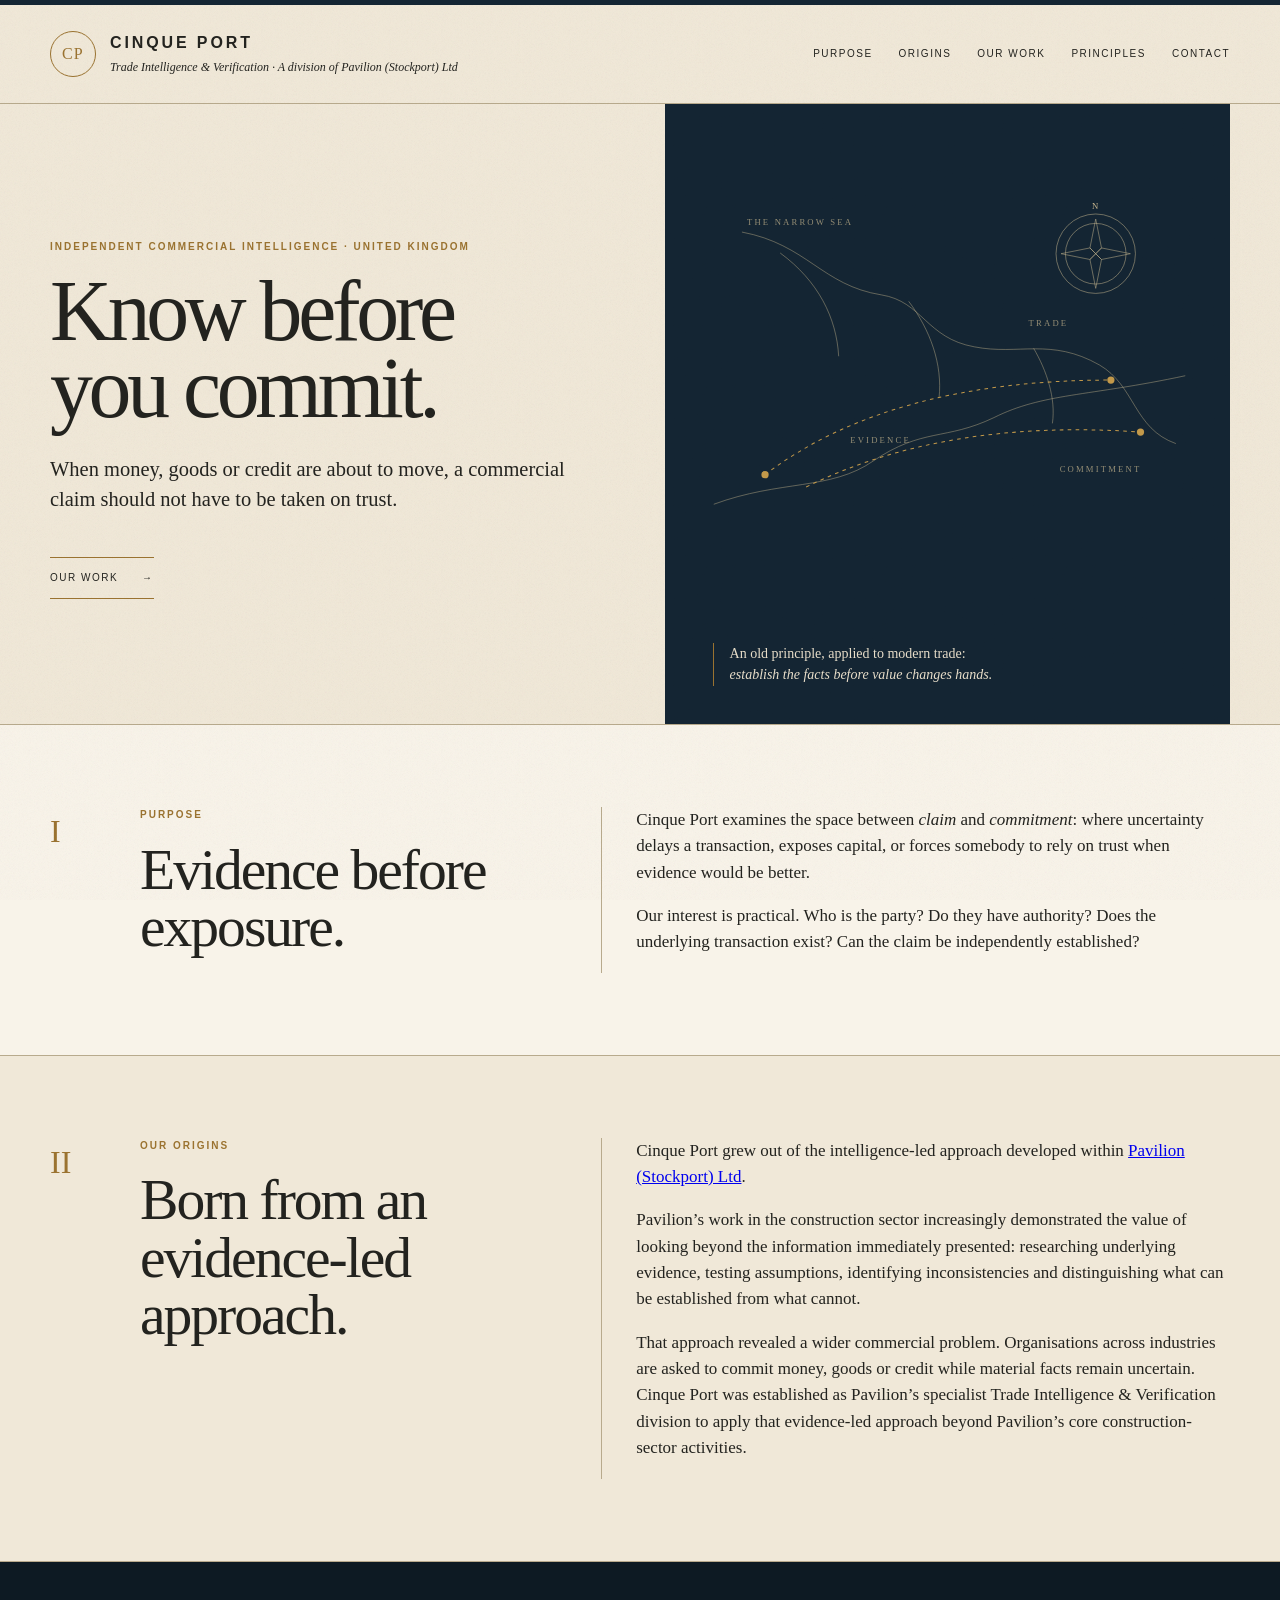
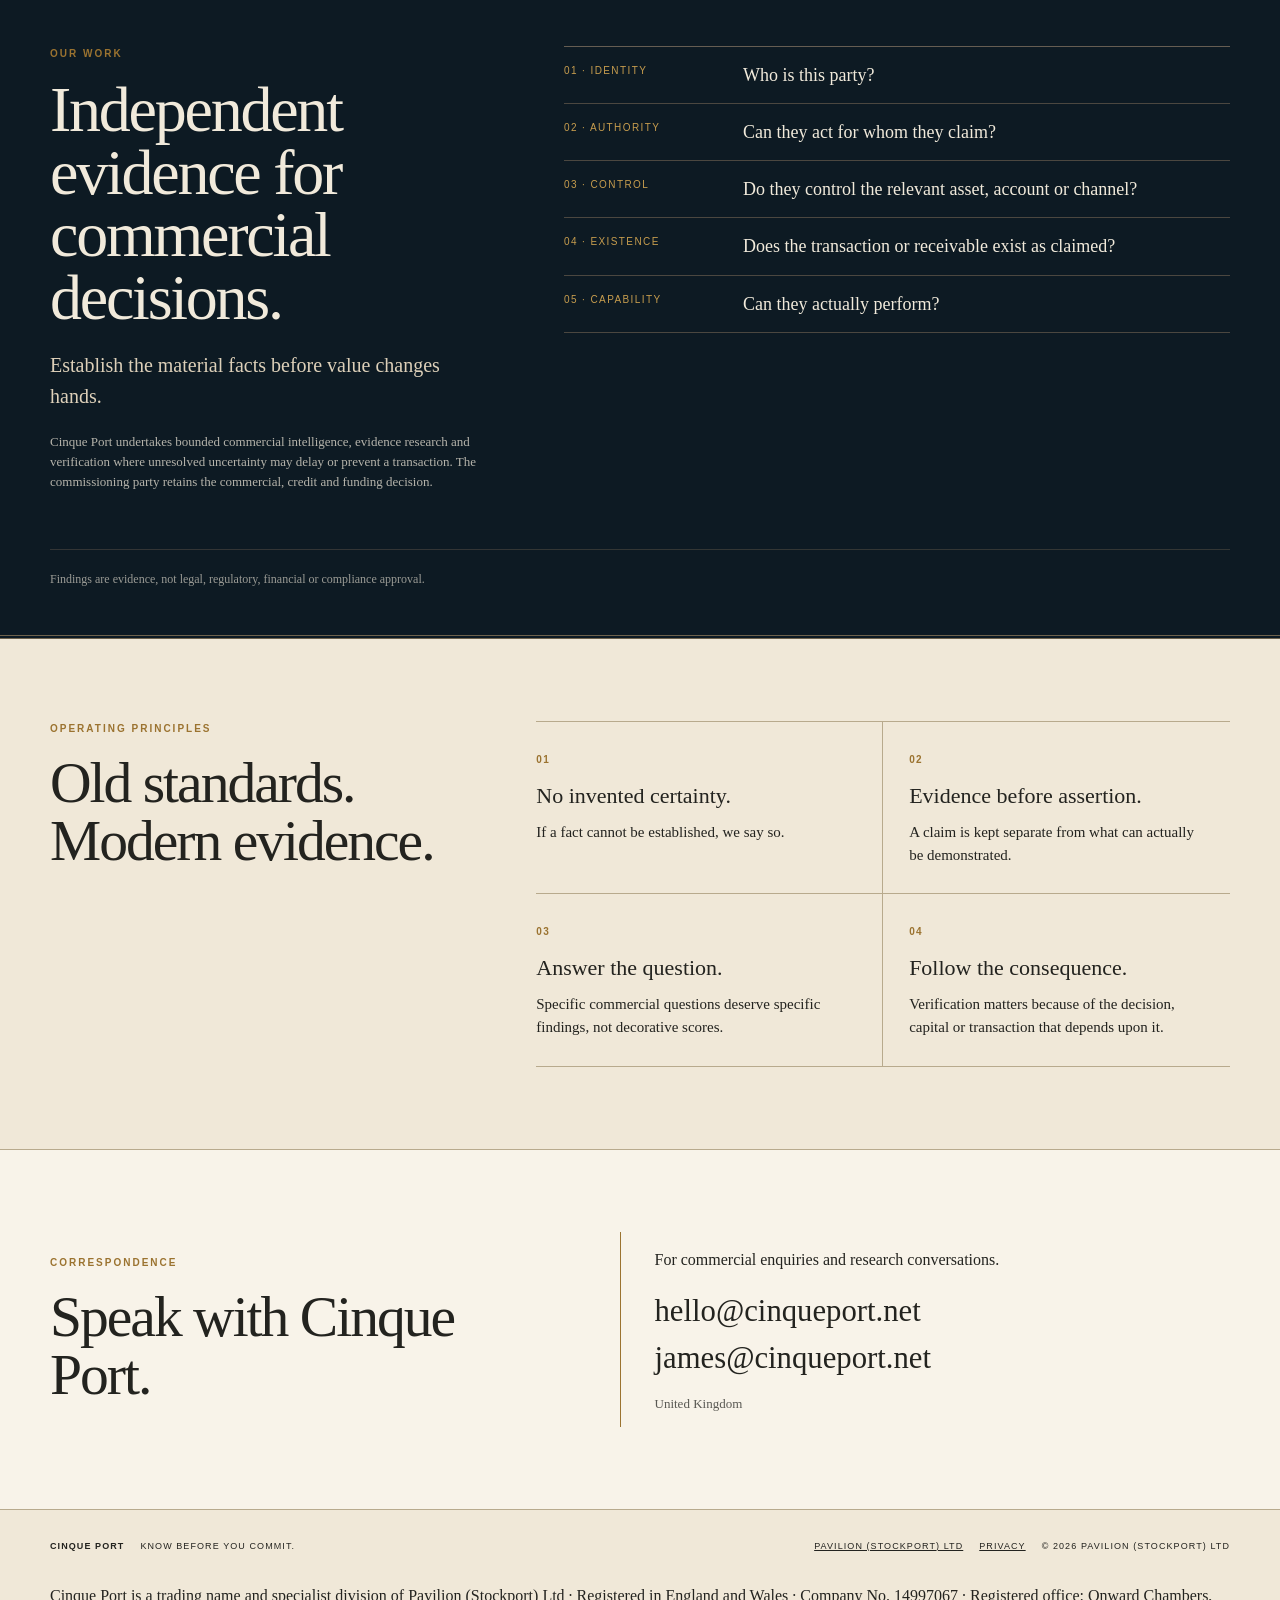
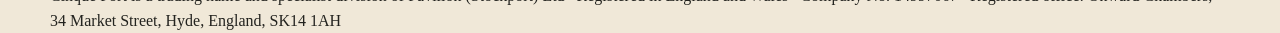
==== commit ce546b6b: "Build 4: establish Cinque Port as Pavilion specialist division" ====
--- a/index.html
+++ b/index.html
@@ -3,7 +3,7 @@
 <head>
 <meta charset="utf-8">
 <meta name="viewport" content="width=device-width,initial-scale=1">
-<meta name="description" content="Cinque Port — independent trade intelligence and transaction verification.">
+<meta name="description" content="Cinque Port — independent commercial intelligence and evidence verification. A division of Pavilion (Stockport) Ltd.">
 <title>Cinque Port — Know before you commit.</title>
 <link rel="stylesheet" href="styles.css?v=3">
 </head>
@@ -12,9 +12,9 @@
   <div class="shell masthead-inner">
     <a class="wordmark" href="#top" aria-label="Cinque Port home">
       <span class="seal">CP</span>
-      <span><b>CINQUE PORT</b><small>Trade Intelligence &amp; Verification</small></span>
+      <span><b>CINQUE PORT</b><small>Trade Intelligence &amp; Verification · A division of Pavilion (Stockport) Ltd</small></span>
     </a>
-    <nav><a href="#purpose">Purpose</a><a href="#trail">Transaction Trail</a><a href="#principles">Principles</a><a href="#contact">Contact</a></nav>
+    <nav><a href="#purpose">Purpose</a><a href="#origins">Origins</a><a href="#work">Our work</a><a href="#principles">Principles</a><a href="#contact">Contact</a></nav>
   </div>
 </header>
 
@@ -25,7 +25,7 @@
       <p class="kicker">Independent commercial intelligence · United Kingdom</p>
       <h1>Know before<br>you commit.</h1>
       <p class="standfirst">When money, goods or credit are about to move, a commercial claim should not have to be taken on trust.</p>
-      <a class="cta" href="#trail">Our verification work <span>→</span></a>
+      <a class="cta" href="#work">Our work <span>→</span></a>
     </div>
     <div class="chart" aria-hidden="true">
       <svg viewBox="0 0 700 620">
@@ -51,13 +51,15 @@
   </div>
 </section>
 
-<section id="trail" class="dark-section">
+<section id="origins" class="light-section alt"><div class="shell section-grid"><div class="folio">II</div><div class="section-title"><p class="kicker">Our origins</p><h2>Born from an evidence-led approach.</h2></div><div class="section-copy"><p>Cinque Port grew out of the intelligence-led approach developed within <a href="https://pspt.ltd/" rel="noopener">Pavilion (Stockport) Ltd</a>.</p><p>Pavilion’s work in the construction sector increasingly demonstrated the value of looking beyond the information immediately presented: researching underlying evidence, testing assumptions, identifying inconsistencies and distinguishing what can be established from what cannot.</p><p>That approach revealed a wider commercial problem. Organisations across industries are asked to commit money, goods or credit while material facts remain uncertain. Cinque Port was established as Pavilion’s specialist Trade Intelligence &amp; Verification division to apply that evidence-led approach beyond Pavilion’s core construction-sector activities.</p></div></div></section>
+
+<section id="work" class="dark-section">
   <div class="shell trail-layout">
     <div class="trail-intro">
-      <p class="kicker">A Cinque Port capability</p>
-      <h2>Transaction Trail</h2>
-      <p class="lead">Independent verification for commercial decisions.</p>
-      <p class="small-note">A developing capability for logistics, trade, factoring and related workflows where unresolved uncertainty can delay or prevent a transaction.</p>
+      <p class="kicker">Our work</p>
+      <h2>Independent evidence for commercial decisions.</h2>
+      <p class="lead">Establish the material facts before value changes hands.</p>
+      <p class="small-note">Cinque Port undertakes bounded commercial intelligence, evidence research and verification where unresolved uncertainty may delay or prevent a transaction. The commissioning party retains the commercial, credit and funding decision.</p>
     </div>
     <div class="questions">
       <div><span>01 · Identity</span><strong>Who is this party?</strong></div>
@@ -90,8 +92,8 @@
 </section>
 </main>
 
-<footer><div class="shell footer-inner"><div><b>CINQUE PORT</b><span>Know before you commit.</span></div><div><a href="privacy.html">Privacy</a><span>© <span id="year"></span> Cinque Port</span></div></div></footer>
+<footer><div class="shell footer-inner"><div><b>CINQUE PORT</b><span>Know before you commit.</span></div><div><a href="https://pspt.ltd/" rel="noopener">Pavilion (Stockport) Ltd</a><a href="privacy.html">Privacy</a><span>© <span id="year"></span> Pavilion (Stockport) Ltd</span></div></div><div class="shell corporate-note">Cinque Port is a trading name and specialist division of Pavilion (Stockport) Ltd · Registered in England and Wales · Company No. 14997067 · Registered office: Onward Chambers, 34 Market Street, Hyde, England, SK14 1AH</div></footer>
 <script src="script.js?v=3"></script>
-<!-- CINQUE PORT BUILD 3 -->
+<!-- CINQUE PORT BUILD 4 · PAVILION DIVISION -->
 </body>
 </html>
--- a/styles.css
+++ b/styles.css
@@ -1 +1,18 @@
-:root{--navy:#122331;--deep:#0b1821;--ink:#20201d;--paper:#f1eadb;--cream:#f7f2e8;--gold:#a17a35;--rule:#b8aa8e;--serif:Georgia,"Times New Roman",serif;--sans:Arial,Helvetica,sans-serif}*{box-sizing:border-box}html{scroll-behavior:smooth}body{margin:0;background:var(--cream);color:var(--ink);font-family:var(--serif);line-height:1.55}body:after{content:"";position:fixed;inset:0;pointer-events:none;opacity:.07;background-image:url("data:image/svg+xml,%3Csvg xmlns='http://www.w3.org/2000/svg' width='180' height='180'%3E%3Cfilter id='n'%3E%3CfeTurbulence baseFrequency='.7' numOctaves='4' stitchTiles='stitch'/%3E%3C/filter%3E%3Crect width='100%25' height='100%25' filter='url(%23n)'/%3E%3C/svg%3E");mix-blend-mode:multiply}.masthead{height:104px;padding:0 clamp(24px,5vw,76px);display:flex;align-items:center;justify-content:space-between;border-top:5px solid var(--navy);border-bottom:1px solid var(--rule);background:var(--paper)}.wordmark{display:flex;align-items:center;gap:15px;color:inherit;text-decoration:none}.wordmark .seal{width:48px;height:48px;border:1px solid var(--gold);border-radius:50%;display:grid;place-items:center;font-size:17px;letter-spacing:.08em;color:var(--gold)}.wordmark b{display:block;font-family:var(--sans);font-size:17px;letter-spacing:.18em}.wordmark small{display:block;font-size:12px;font-style:italic;margin-top:2px}.masthead nav{display:flex;gap:28px}.masthead nav a{font-family:var(--sans);font-size:11px;text-transform:uppercase;letter-spacing:.14em;text-decoration:none;color:var(--ink)}.masthead nav a:hover{color:var(--gold)}.hero{min-height:650px;display:grid;grid-template-columns:minmax(440px,.9fr) minmax(450px,1.1fr);background:var(--paper);border-bottom:1px solid var(--rule)}.hero-copy{padding:clamp(70px,9vw,130px) 5vw 80px max(5vw,50px);align-self:center}.kicker{font-family:var(--sans);font-size:11px;font-weight:bold;letter-spacing:.2em;text-transform:uppercase;color:var(--gold);margin:0 0 20px}.hero h1{font-weight:400;font-size:clamp(66px,7.5vw,118px);line-height:.87;letter-spacing:-.055em;margin:0 0 32px}.standfirst{font-size:clamp(19px,1.7vw,25px);max-width:650px;line-height:1.45}.cta{display:inline-flex;gap:28px;margin-top:24px;padding:13px 0;border-top:1px solid var(--gold);border-bottom:1px solid var(--gold);font-family:var(--sans);font-size:11px;letter-spacing:.15em;text-transform:uppercase;color:inherit;text-decoration:none}.chart{position:relative;min-height:650px;background:var(--navy);overflow:hidden;color:#d6c39b;padding:35px}.chart svg{width:100%;height:100%;min-height:540px}.coast path{fill:none;stroke:#c7b78f;stroke-width:1.1;opacity:.55}.routes path{fill:none;stroke:#c49a4a;stroke-width:1.4;stroke-dasharray:5 6}.routes circle{fill:#c49a4a}.labels text{fill:#c7b78f;font-family:Georgia,serif;font-size:12px;letter-spacing:3px;opacity:.7}.compass circle,.compass path{fill:none;stroke:#c7b78f;stroke-width:1;opacity:.7}.compass text{fill:#c7b78f;font-size:12px}.chart-note{position:absolute;left:55px;bottom:45px;margin:0;padding-left:18px;border-left:1px solid var(--gold);font-size:15px;color:#e8ddc7}.ruled{border-bottom:1px solid var(--rule)}.purpose{display:grid;grid-template-columns:55px minmax(300px,.8fr) minmax(420px,1.2fr);gap:4vw;padding:90px 6vw;background:var(--cream)}.folio{font-size:35px;color:var(--gold)}h2{font-size:clamp(42px,5vw,72px);line-height:.98;font-weight:400;letter-spacing:-.04em;margin:0}.body-copy{font-size:18px;max-width:780px;border-left:1px solid var(--rule);padding-left:38px}.body-copy p:first-child{margin-top:0}.trail{display:grid;grid-template-columns:.75fr 1.25fr .75fr;gap:5vw;padding:90px 6vw;background:var(--deep);color:#f2eadc;border-bottom:4px double #776746}.trail-title h2{font-size:clamp(54px,5.5vw,82px)}.trail-title>p:last-child{font-size:17px;color:#d2c6b0}.questions{border-top:1px solid #6e675b}.questions div{display:grid;grid-template-columns:150px 1fr;gap:25px;padding:18px 0;border-bottom:1px solid #514d45}.questions span{font-family:var(--sans);font-size:10px;letter-spacing:.14em;text-transform:uppercase;color:#c49a4a}.questions strong{font-size:18px;font-weight:400}.trail-note{border:1px solid #6e675b;padding:28px;align-self:start}.trail-note>p:first-child{font-family:var(--sans);text-transform:uppercase;letter-spacing:.16em;font-size:10px;color:#c49a4a}.small{font-size:13px;opacity:.75}.principles{display:grid;grid-template-columns:55px .7fr 1.3fr;gap:4vw;padding:90px 6vw;background:var(--paper)}.principle-grid{display:grid;grid-template-columns:1fr 1fr;border-top:1px solid var(--rule)}.principle-grid article{padding:25px 30px 30px 0;border-bottom:1px solid var(--rule);min-height:180px}.principle-grid article:nth-child(odd){border-right:1px solid var(--rule)}.principle-grid article:nth-child(even){padding-left:30px}.principle-grid b{font-family:var(--sans);font-size:10px;letter-spacing:.15em;color:var(--gold)}.principle-grid h3{font-size:24px;font-weight:400;margin:10px 0}.principle-grid p{margin:0;font-size:15px}.contact{display:grid;grid-template-columns:1fr 1fr;gap:8vw;padding:90px 6vw;background:var(--cream)}.contact-copy{border-left:1px solid var(--gold);padding-left:40px;align-self:center}.contact-copy>a{display:block;color:var(--ink);text-decoration:none;font-size:clamp(24px,2.5vw,36px);line-height:1.5}.contact-copy>a:hover{color:var(--gold)}footer{padding:28px 6vw 38px;border-top:1px solid var(--rule);display:flex;justify-content:space-between;font-family:var(--sans);font-size:10px;letter-spacing:.11em;text-transform:uppercase;background:var(--paper)}footer div{display:flex;gap:18px}footer a{color:inherit}@media(max-width:900px){.masthead nav{display:none}.hero{grid-template-columns:1fr}.chart{min-height:480px}.chart svg{min-height:400px}.purpose,.principles{grid-template-columns:45px 1fr}.body-copy,.principle-grid{grid-column:2}.trail{grid-template-columns:1fr}.trail-note{max-width:600px}.contact{grid-template-columns:1fr}}@media(max-width:600px){.masthead{height:88px}.wordmark small{display:none}.hero{min-height:auto}.hero-copy{padding:70px 25px}.hero h1{font-size:62px}.chart{min-height:390px;padding:10px}.chart svg{min-height:350px}.chart-note{left:28px;bottom:25px}.purpose,.principles{grid-template-columns:1fr;padding:65px 25px}.folio{font-size:22px}.body-copy,.principle-grid{grid-column:1;border-left:0;padding-left:0}.trail{padding:65px 25px}.questions div{grid-template-columns:1fr;gap:5px}.principle-grid{grid-template-columns:1fr}.principle-grid article,.principle-grid article:nth-child(odd),.principle-grid article:nth-child(even){border-right:0;padding-left:0}.contact{padding:65px 25px}.contact-copy{padding-left:22px}.contact-copy>a{font-size:22px}footer{flex-direction:column;gap:18px}}+:root{--navy:#142533;--deep:#0d1a23;--ink:#23231f;--paper:#f0e8d8;--cream:#f8f3e9;--gold:#9b7330;--rule:#b8aa8d;--serif:Georgia,"Times New Roman",serif;--sans:Arial,Helvetica,sans-serif}
+*{box-sizing:border-box}html{scroll-behavior:smooth}body{margin:0;color:var(--ink);background:var(--cream);font-family:var(--serif);line-height:1.55}
+body:after{content:"";position:fixed;inset:0;pointer-events:none;opacity:.055;background-image:url("data:image/svg+xml,%3Csvg xmlns='http://www.w3.org/2000/svg' width='180' height='180'%3E%3Cfilter id='n'%3E%3CfeTurbulence baseFrequency='.72' numOctaves='4' stitchTiles='stitch'/%3E%3C/filter%3E%3Crect width='100%25' height='100%25' filter='url(%23n)'/%3E%3C/svg%3E");mix-blend-mode:multiply}
+.shell{width:min(1180px,calc(100% - 48px));margin:0 auto}
+.masthead{background:var(--paper);border-top:5px solid var(--navy);border-bottom:1px solid var(--rule)}
+.masthead-inner{min-height:98px;display:flex;align-items:center;justify-content:space-between;gap:30px}
+.wordmark{display:flex;align-items:center;gap:14px;color:inherit;text-decoration:none}.seal{width:46px;height:46px;border:1px solid var(--gold);border-radius:50%;display:grid;place-items:center;color:var(--gold);font-size:16px;letter-spacing:.08em}.wordmark b{display:block;font-family:var(--sans);font-size:16px;letter-spacing:.18em}.wordmark small{display:block;font-size:12px;font-style:italic;margin-top:2px}
+nav{display:flex;gap:26px;flex-wrap:wrap}nav a{font-family:var(--sans);font-size:10px;letter-spacing:.15em;text-transform:uppercase;text-decoration:none;color:inherit}nav a:hover{color:var(--gold)}
+.hero{background:var(--paper);border-bottom:1px solid var(--rule)}.hero-grid{display:grid;grid-template-columns:minmax(0,1fr) minmax(0,.92fr);min-height:620px}.hero-copy{padding:88px 64px 78px 0;align-self:center}.kicker{margin:0 0 18px;font-family:var(--sans);font-size:10px;font-weight:700;letter-spacing:.2em;text-transform:uppercase;color:var(--gold)}
+h1,h2,h3{font-weight:400;margin:0}h1{font-size:clamp(60px,6.7vw,104px);line-height:.9;letter-spacing:-.05em;margin-bottom:28px}.standfirst{max-width:620px;font-size:clamp(18px,1.6vw,23px);line-height:1.45}.cta{display:inline-flex;gap:24px;margin-top:22px;padding:12px 0;border-top:1px solid var(--gold);border-bottom:1px solid var(--gold);font-family:var(--sans);font-size:10px;letter-spacing:.15em;text-transform:uppercase;color:inherit;text-decoration:none}
+.chart{position:relative;min-width:0;background:var(--navy);color:#d4c29b;overflow:hidden;padding:30px}.chart svg{display:block;width:100%;height:100%;min-height:520px}.coast path{fill:none;stroke:#c7b78f;stroke-width:1.1;opacity:.55}.routes path{fill:none;stroke:#c49a4a;stroke-width:1.4;stroke-dasharray:5 6}.routes circle{fill:#c49a4a}.labels text{fill:#c7b78f;font-family:Georgia,serif;font-size:12px;letter-spacing:3px;opacity:.72}.compass circle,.compass path{fill:none;stroke:#c7b78f;stroke-width:1;opacity:.7}.compass text{fill:#c7b78f;font-size:12px}.chart-note{position:absolute;left:48px;bottom:38px;margin:0;padding-left:16px;border-left:1px solid var(--gold);font-size:14px;color:#e9dfcb}
+.light-section{padding:82px 0;background:var(--cream);border-bottom:1px solid var(--rule)}.light-section.alt{background:var(--paper)}.section-grid{display:grid;grid-template-columns:48px minmax(260px,.8fr) minmax(0,1.2fr);gap:42px;align-items:start}.folio{font-size:32px;color:var(--gold)}.section-title h2,.contact-layout h2{font-size:clamp(40px,4.5vw,64px);line-height:1;letter-spacing:-.035em}.section-copy{min-width:0;border-left:1px solid var(--rule);padding-left:34px;font-size:17px;max-width:740px}.section-copy p:first-child{margin-top:0}
+.dark-section{padding:84px 0 26px;background:var(--deep);color:#f1eadb;border-bottom:4px double #6e624c}.trail-layout{display:grid;grid-template-columns:minmax(0,.9fr) minmax(0,1.35fr);gap:70px;align-items:start}.trail-intro{min-width:0}.trail-intro h2{font-size:clamp(46px,5vw,72px);line-height:.98;letter-spacing:-.035em}.lead{font-size:20px;color:#ddd0b9;max-width:420px}.small-note{font-size:13px;opacity:.74;max-width:520px}.questions{min-width:0;border-top:1px solid #655d52}.questions>div{display:grid;grid-template-columns:155px minmax(0,1fr);gap:24px;align-items:start;padding:16px 0;border-bottom:1px solid #4b4740}.questions span{font-family:var(--sans);font-size:10px;letter-spacing:.14em;text-transform:uppercase;color:#c79d4e}.questions strong{font-size:18px;font-weight:400;line-height:1.35}.legal-note{margin-top:44px;padding:20px 0;border-top:1px solid #4b4740;font-size:12px;opacity:.62}
+.principles-layout{display:grid;grid-template-columns:minmax(280px,.75fr) minmax(0,1.25fr);gap:70px;align-items:start}.principle-grid{min-width:0;display:grid;grid-template-columns:1fr 1fr;border-top:1px solid var(--rule)}.principle-grid article{min-width:0;padding:24px 26px 26px 0;border-bottom:1px solid var(--rule);min-height:165px}.principle-grid article:nth-child(odd){border-right:1px solid var(--rule)}.principle-grid article:nth-child(even){padding-left:26px}.principle-grid b{font-family:var(--sans);font-size:10px;letter-spacing:.14em;color:var(--gold)}.principle-grid h3{font-size:22px;margin:8px 0}.principle-grid p{font-size:15px;margin:0}
+.contact-section{padding:82px 0;background:var(--cream);border-bottom:1px solid var(--rule)}.contact-layout{display:grid;grid-template-columns:minmax(0,.9fr) minmax(0,1.1fr);gap:70px;align-items:center}.contact-copy{min-width:0;border-left:1px solid var(--gold);padding-left:34px}.contact-copy>a{display:block;color:inherit;text-decoration:none;font-size:clamp(24px,2.4vw,34px);line-height:1.5;overflow-wrap:anywhere}.contact-copy>a:hover{color:var(--gold)}
+footer{background:var(--paper)}.footer-inner{min-height:74px;display:flex;align-items:center;justify-content:space-between;gap:24px;font-family:var(--sans);font-size:9px;letter-spacing:.12em;text-transform:uppercase}.footer-inner>div{display:flex;gap:16px;flex-wrap:wrap}.footer-inner a{color:inherit}
+@media(max-width:900px){.shell{width:min(100% - 36px,760px)}nav{display:none}.hero-grid{grid-template-columns:1fr}.hero-copy{padding:70px 0 60px}.chart{min-height:430px}.chart svg{min-height:380px}.section-grid{grid-template-columns:36px 1fr}.section-copy{grid-column:2}.trail-layout,.principles-layout,.contact-layout{grid-template-columns:1fr;gap:44px}.trail-intro{max-width:620px}.principle-grid{grid-template-columns:1fr 1fr}}
+@media(max-width:600px){.masthead-inner{min-height:84px}.wordmark small{display:none}.seal{width:40px;height:40px}.hero-copy{padding:58px 0 48px}h1{font-size:58px}.chart{min-height:340px;padding:8px}.chart svg{min-height:320px}.chart-note{left:22px;bottom:20px;font-size:12px}.light-section,.dark-section,.contact-section{padding:58px 0}.section-grid{grid-template-columns:1fr;gap:18px}.folio{font-size:20px}.section-copy{grid-column:1;border-left:0;padding-left:0}.questions>div{grid-template-columns:1fr;gap:4px}.principle-grid{grid-template-columns:1fr}.principle-grid article,.principle-grid article:nth-child(odd),.principle-grid article:nth-child(even){border-right:0;padding-left:0}.contact-copy{padding-left:20px}.footer-inner{padding:18px 0;flex-direction:column;align-items:flex-start}}
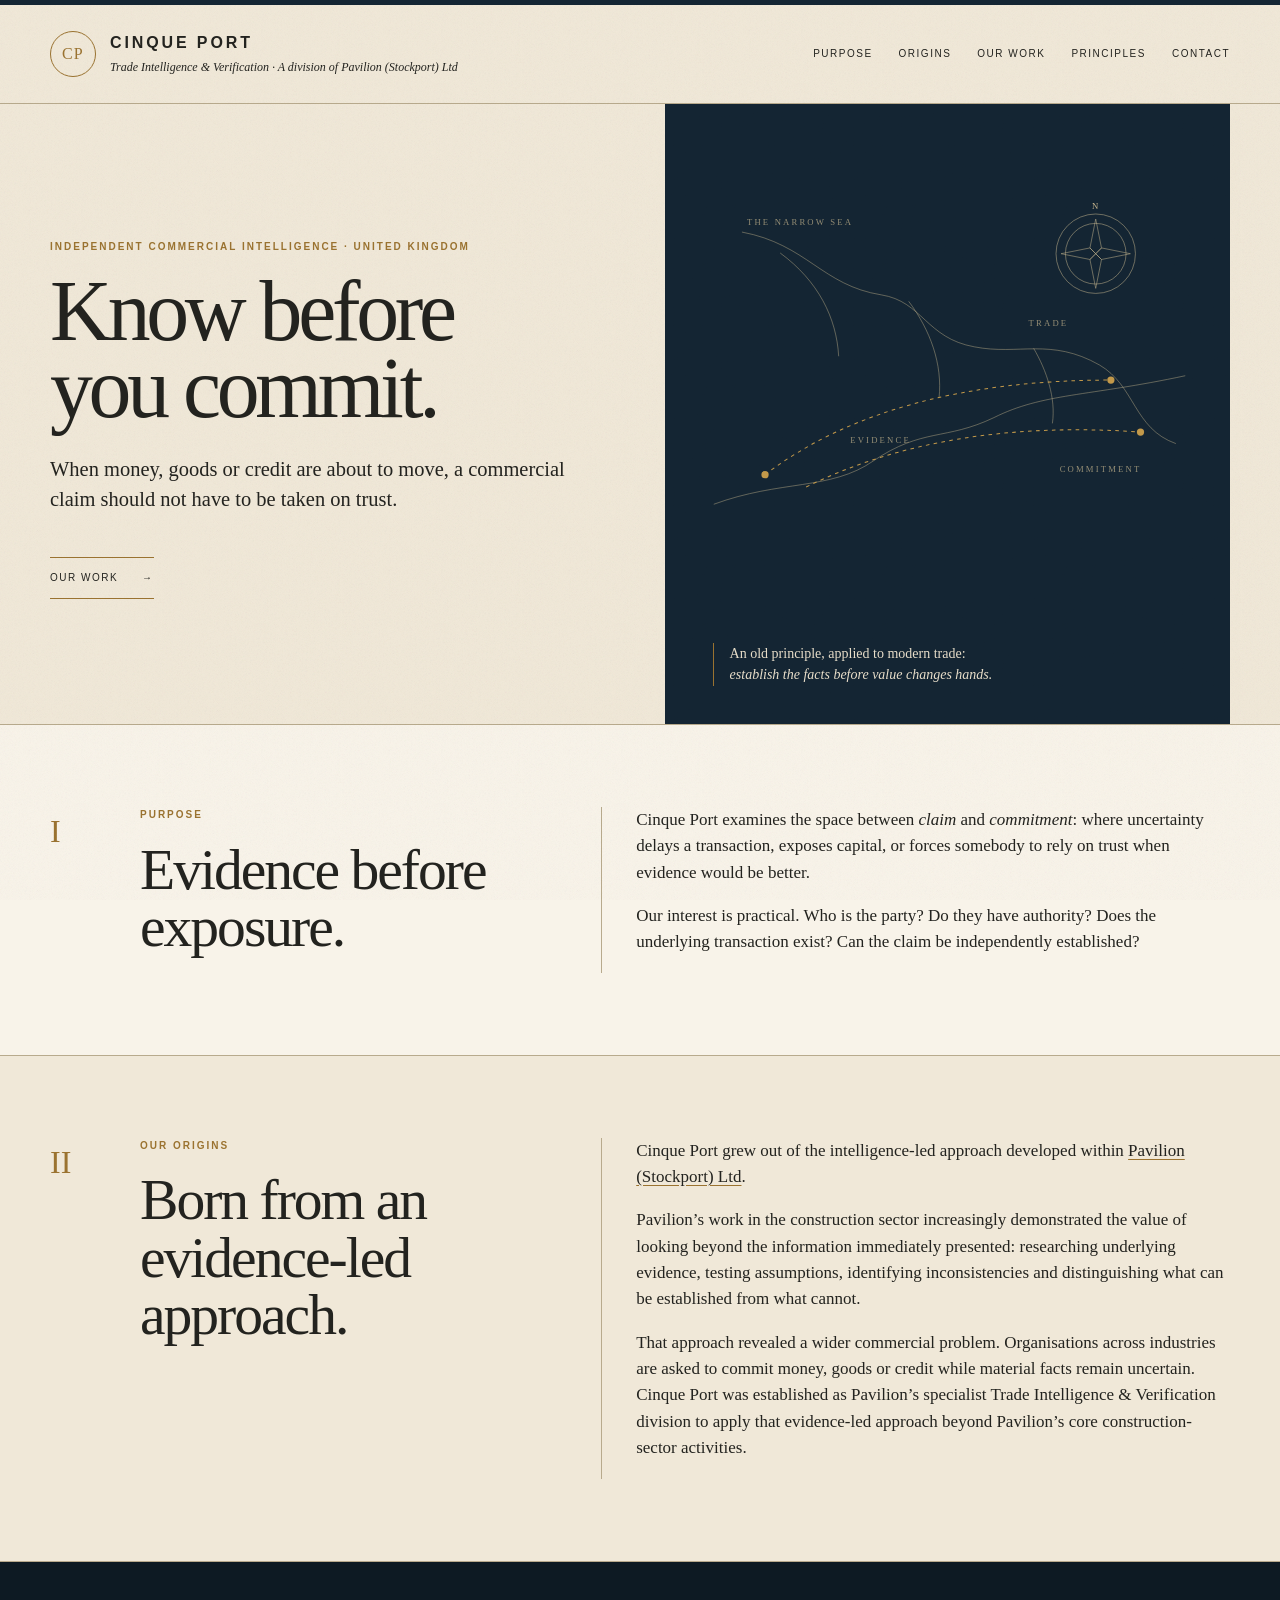
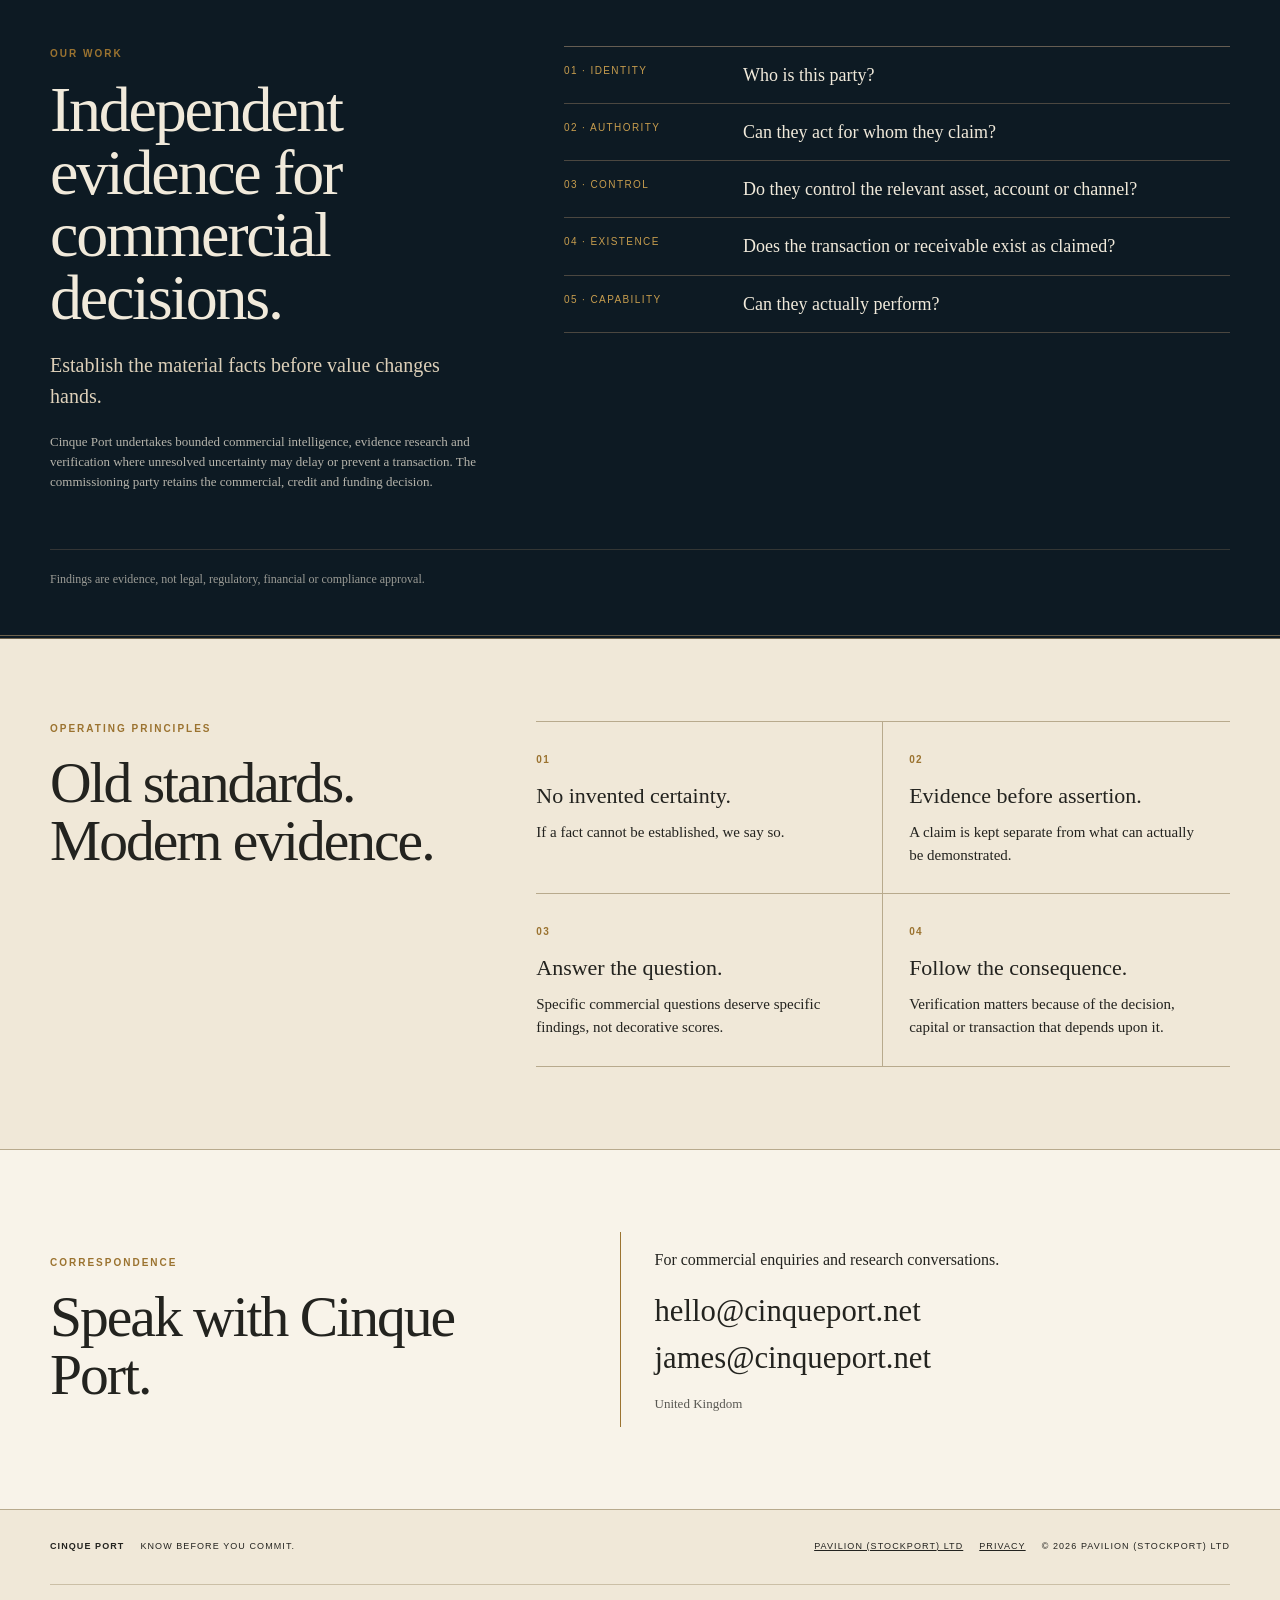
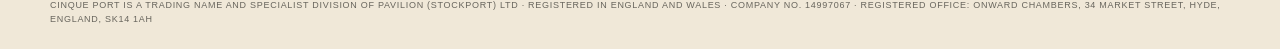
==== commit 58129e27: "Bump Cinque Port Build 4 asset versions" ====
--- a/index.html
+++ b/index.html
@@ -5,7 +5,7 @@
 <meta name="viewport" content="width=device-width,initial-scale=1">
 <meta name="description" content="Cinque Port — independent commercial intelligence and evidence verification. A division of Pavilion (Stockport) Ltd.">
 <title>Cinque Port — Know before you commit.</title>
-<link rel="stylesheet" href="styles.css?v=3">
+<link rel="stylesheet" href="styles.css?v=4">
 </head>
 <body>
 <header class="masthead">
@@ -93,7 +93,7 @@
 </main>
 
 <footer><div class="shell footer-inner"><div><b>CINQUE PORT</b><span>Know before you commit.</span></div><div><a href="https://pspt.ltd/" rel="noopener">Pavilion (Stockport) Ltd</a><a href="privacy.html">Privacy</a><span>© <span id="year"></span> Pavilion (Stockport) Ltd</span></div></div><div class="shell corporate-note">Cinque Port is a trading name and specialist division of Pavilion (Stockport) Ltd · Registered in England and Wales · Company No. 14997067 · Registered office: Onward Chambers, 34 Market Street, Hyde, England, SK14 1AH</div></footer>
-<script src="script.js?v=3"></script>
+<script src="script.js?v=4"></script>
 <!-- CINQUE PORT BUILD 4 · PAVILION DIVISION -->
 </body>
 </html>
--- a/styles.css
+++ b/styles.css
@@ -13,6 +13,6 @@
 .dark-section{padding:84px 0 26px;background:var(--deep);color:#f1eadb;border-bottom:4px double #6e624c}.trail-layout{display:grid;grid-template-columns:minmax(0,.9fr) minmax(0,1.35fr);gap:70px;align-items:start}.trail-intro{min-width:0}.trail-intro h2{font-size:clamp(46px,5vw,72px);line-height:.98;letter-spacing:-.035em}.lead{font-size:20px;color:#ddd0b9;max-width:420px}.small-note{font-size:13px;opacity:.74;max-width:520px}.questions{min-width:0;border-top:1px solid #655d52}.questions>div{display:grid;grid-template-columns:155px minmax(0,1fr);gap:24px;align-items:start;padding:16px 0;border-bottom:1px solid #4b4740}.questions span{font-family:var(--sans);font-size:10px;letter-spacing:.14em;text-transform:uppercase;color:#c79d4e}.questions strong{font-size:18px;font-weight:400;line-height:1.35}.legal-note{margin-top:44px;padding:20px 0;border-top:1px solid #4b4740;font-size:12px;opacity:.62}
 .principles-layout{display:grid;grid-template-columns:minmax(280px,.75fr) minmax(0,1.25fr);gap:70px;align-items:start}.principle-grid{min-width:0;display:grid;grid-template-columns:1fr 1fr;border-top:1px solid var(--rule)}.principle-grid article{min-width:0;padding:24px 26px 26px 0;border-bottom:1px solid var(--rule);min-height:165px}.principle-grid article:nth-child(odd){border-right:1px solid var(--rule)}.principle-grid article:nth-child(even){padding-left:26px}.principle-grid b{font-family:var(--sans);font-size:10px;letter-spacing:.14em;color:var(--gold)}.principle-grid h3{font-size:22px;margin:8px 0}.principle-grid p{font-size:15px;margin:0}
 .contact-section{padding:82px 0;background:var(--cream);border-bottom:1px solid var(--rule)}.contact-layout{display:grid;grid-template-columns:minmax(0,.9fr) minmax(0,1.1fr);gap:70px;align-items:center}.contact-copy{min-width:0;border-left:1px solid var(--gold);padding-left:34px}.contact-copy>a{display:block;color:inherit;text-decoration:none;font-size:clamp(24px,2.4vw,34px);line-height:1.5;overflow-wrap:anywhere}.contact-copy>a:hover{color:var(--gold)}
-footer{background:var(--paper)}.footer-inner{min-height:74px;display:flex;align-items:center;justify-content:space-between;gap:24px;font-family:var(--sans);font-size:9px;letter-spacing:.12em;text-transform:uppercase}.footer-inner>div{display:flex;gap:16px;flex-wrap:wrap}.footer-inner a{color:inherit}
+footer{background:var(--paper)}.section-copy a{color:inherit;text-decoration-color:var(--gold);text-underline-offset:3px}.footer-inner{min-height:74px;display:flex;align-items:center;justify-content:space-between;gap:24px;font-family:var(--sans);font-size:9px;letter-spacing:.12em;text-transform:uppercase}.footer-inner>div{display:flex;gap:16px;flex-wrap:wrap}.footer-inner a{color:inherit}.corporate-note{padding:0 0 22px;font-family:var(--sans);font-size:9px;line-height:1.55;letter-spacing:.08em;text-transform:uppercase;opacity:.66;border-top:1px solid var(--rule);padding-top:14px}
 @media(max-width:900px){.shell{width:min(100% - 36px,760px)}nav{display:none}.hero-grid{grid-template-columns:1fr}.hero-copy{padding:70px 0 60px}.chart{min-height:430px}.chart svg{min-height:380px}.section-grid{grid-template-columns:36px 1fr}.section-copy{grid-column:2}.trail-layout,.principles-layout,.contact-layout{grid-template-columns:1fr;gap:44px}.trail-intro{max-width:620px}.principle-grid{grid-template-columns:1fr 1fr}}
 @media(max-width:600px){.masthead-inner{min-height:84px}.wordmark small{display:none}.seal{width:40px;height:40px}.hero-copy{padding:58px 0 48px}h1{font-size:58px}.chart{min-height:340px;padding:8px}.chart svg{min-height:320px}.chart-note{left:22px;bottom:20px;font-size:12px}.light-section,.dark-section,.contact-section{padding:58px 0}.section-grid{grid-template-columns:1fr;gap:18px}.folio{font-size:20px}.section-copy{grid-column:1;border-left:0;padding-left:0}.questions>div{grid-template-columns:1fr;gap:4px}.principle-grid{grid-template-columns:1fr}.principle-grid article,.principle-grid article:nth-child(odd),.principle-grid article:nth-child(even){border-right:0;padding-left:0}.contact-copy{padding-left:20px}.footer-inner{padding:18px 0;flex-direction:column;align-items:flex-start}}
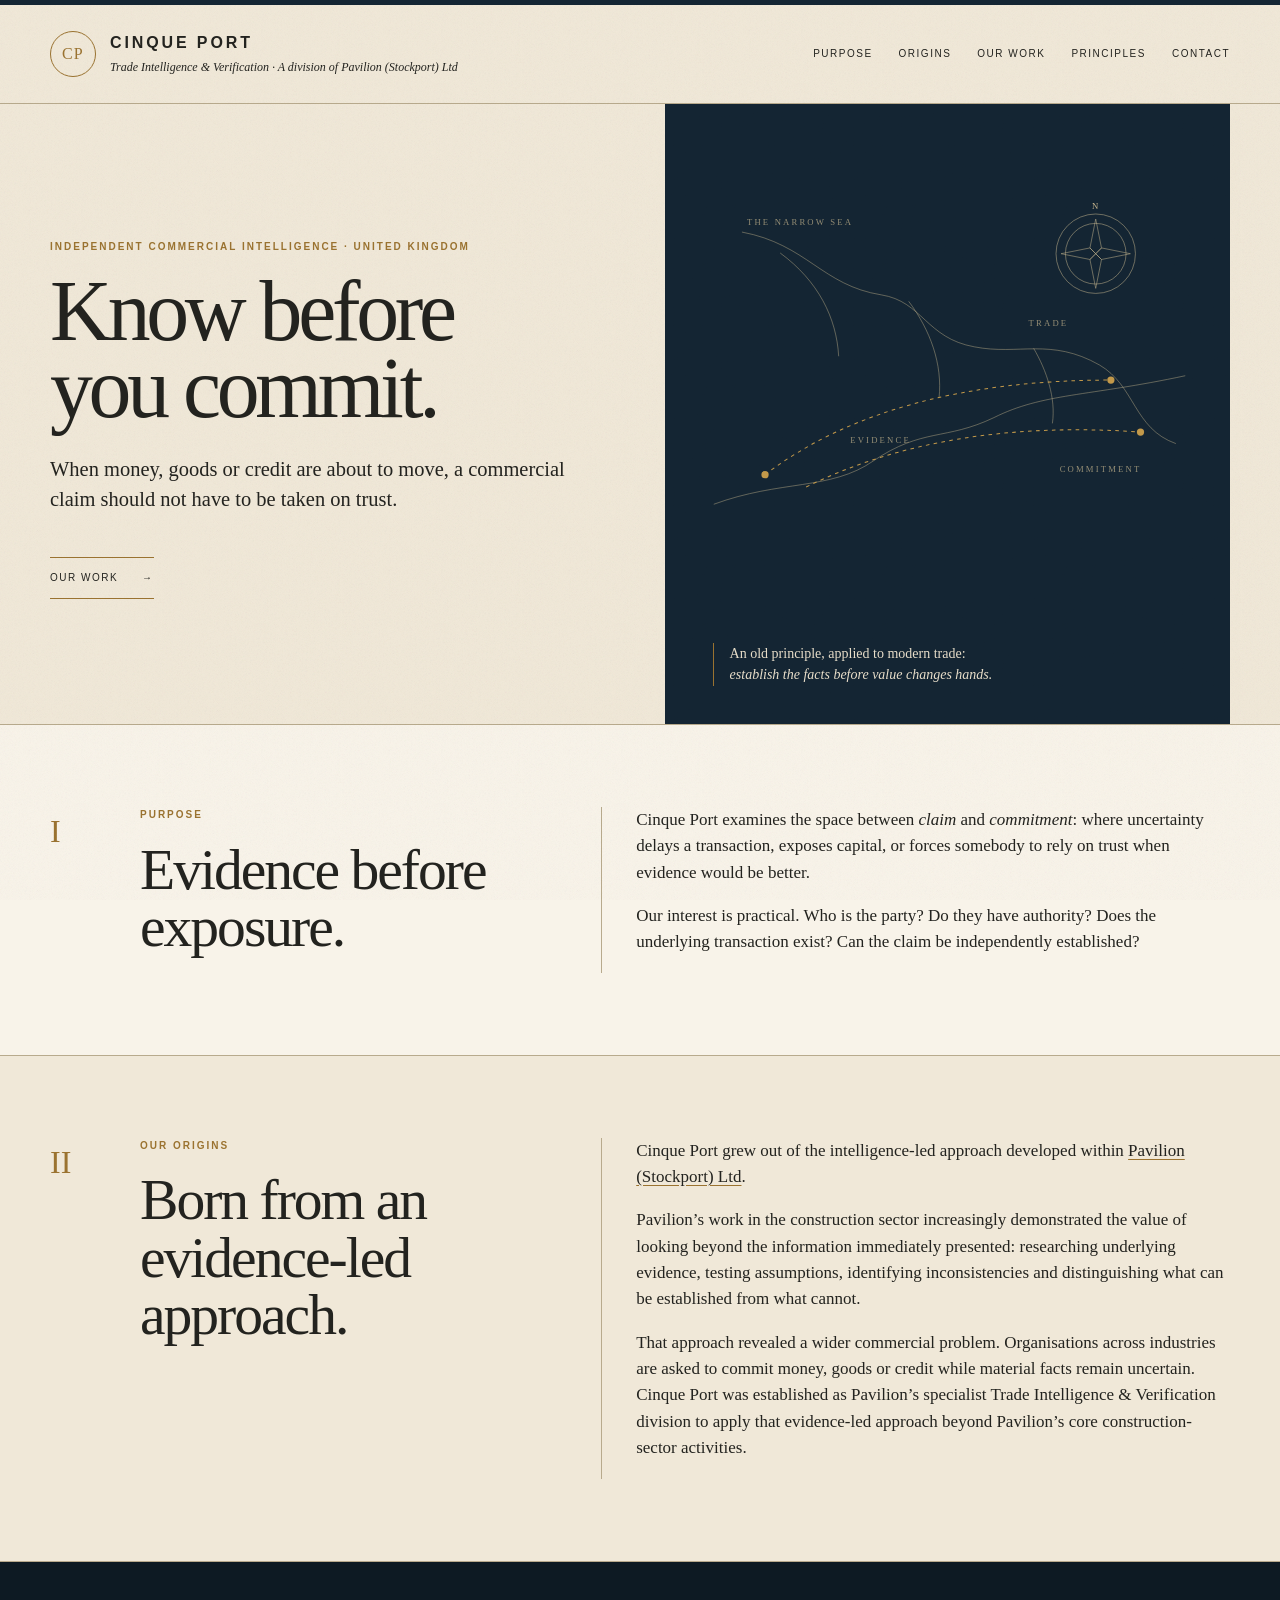
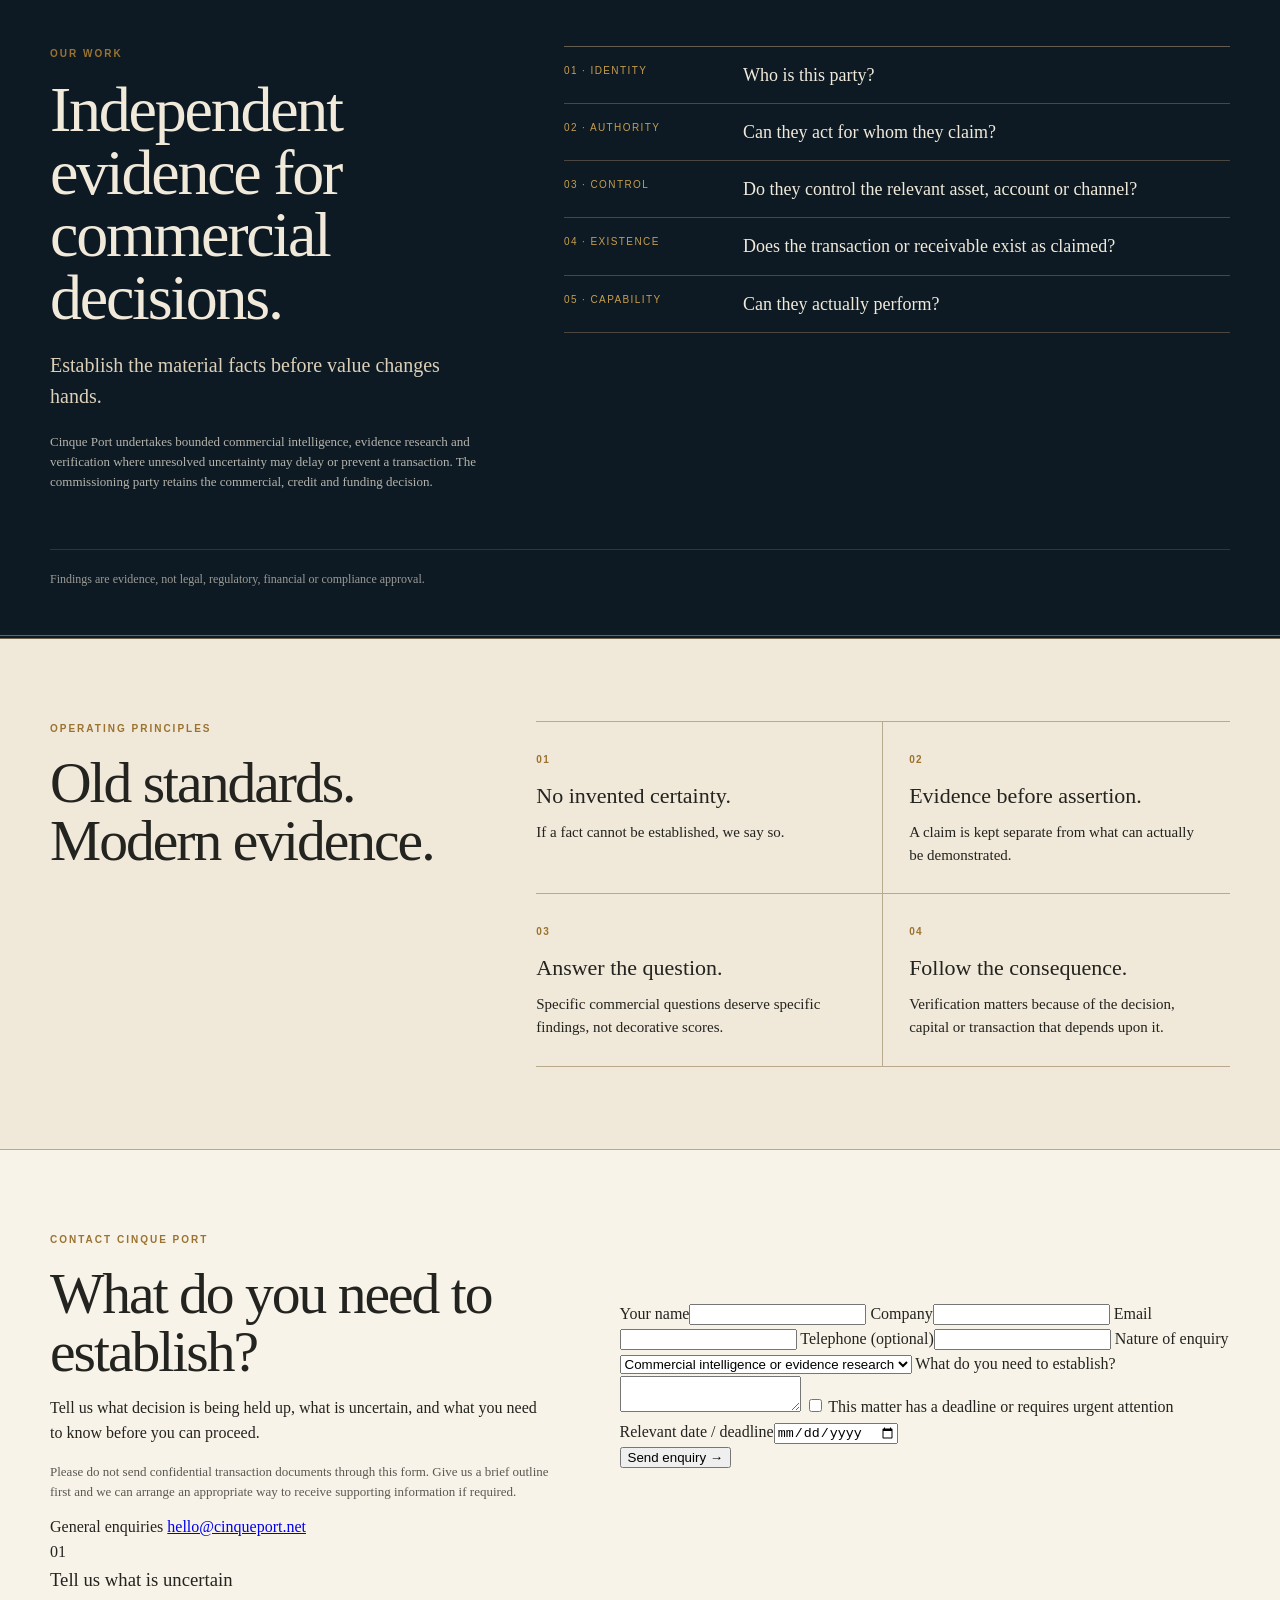
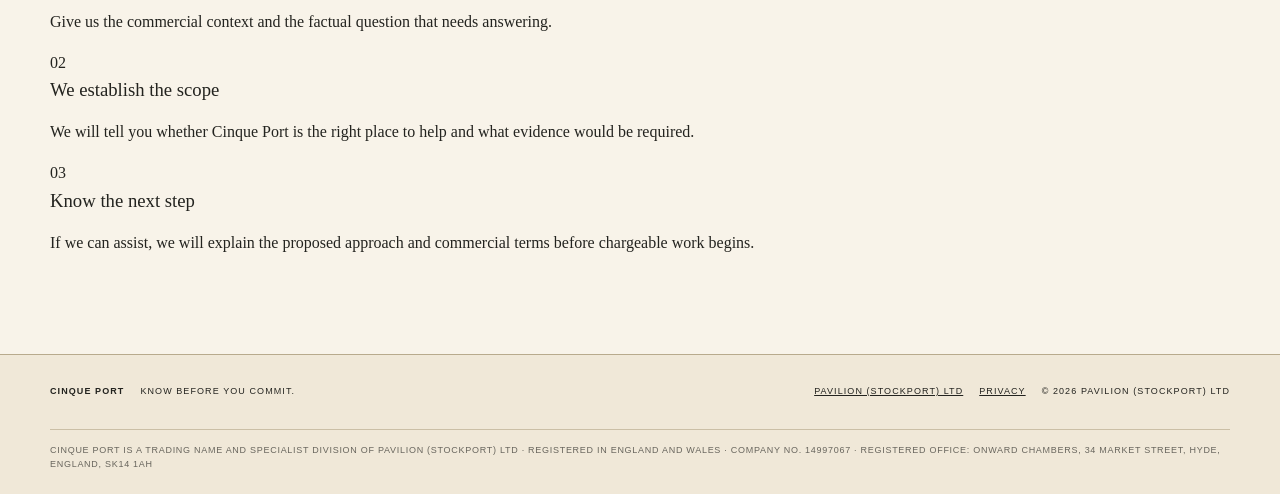
==== commit 54d4ecc0: "Build 5: add professional Cinque Port enquiry form" ====
--- a/index.html
+++ b/index.html
@@ -5,7 +5,7 @@
 <meta name="viewport" content="width=device-width,initial-scale=1">
 <meta name="description" content="Cinque Port — independent commercial intelligence and evidence verification. A division of Pavilion (Stockport) Ltd.">
 <title>Cinque Port — Know before you commit.</title>
-<link rel="stylesheet" href="styles.css?v=4">
+<link rel="stylesheet" href="styles.css?v=5">
 </head>
 <body>
 <header class="masthead">
@@ -85,15 +85,49 @@
 </section>
 
 <section id="contact" class="contact-section">
-  <div class="shell contact-layout">
-    <div><p class="kicker">Correspondence</p><h2>Speak with Cinque Port.</h2></div>
-    <div class="contact-copy"><p>For commercial enquiries and research conversations.</p><a href="mailto:hello@cinqueport.net">hello@cinqueport.net</a><a href="mailto:james@cinqueport.net">james@cinqueport.net</a><p class="small-note">United Kingdom</p></div>
+  <div class="shell contact-layout contact-layout-form">
+    <div class="contact-intro">
+      <p class="kicker">Contact Cinque Port</p>
+      <h2>What do you need to establish?</h2>
+      <p>Tell us what decision is being held up, what is uncertain, and what you need to know before you can proceed.</p>
+      <p class="small-note">Please do not send confidential transaction documents through this form. Give us a brief outline first and we can arrange an appropriate way to receive supporting information if required.</p>
+      <div class="direct-contact">
+        <span>General enquiries</span>
+        <a href="mailto:hello@cinqueport.net">hello@cinqueport.net</a>
+      </div>
+    </div>
+    <form class="cp-form" action="/contact-handler.php" method="post">
+      <label>Your name<input name="name" required></label>
+      <label>Company<input name="company"></label>
+      <label>Email<input type="email" name="email" required></label>
+      <label>Telephone <span>(optional)</span><input type="tel" name="telephone"></label>
+      <label class="full">Nature of enquiry
+        <select name="interest">
+          <option>Commercial intelligence or evidence research</option>
+          <option>Verification of a commercial claim</option>
+          <option>Receivable or transaction verification</option>
+          <option>Counterparty, authority or identity checks</option>
+          <option>Research conversation</option>
+          <option>Something else / Not sure</option>
+        </select>
+      </label>
+      <label class="full">What do you need to establish?<textarea name="message" required></textarea></label>
+      <label class="full check"><input type="checkbox" name="urgent" value="yes"> This matter has a deadline or requires urgent attention</label>
+      <label>Relevant date / deadline<input type="date" name="deadline"></label>
+      <div></div>
+      <button class="form-button" type="submit">Send enquiry →</button>
+    </form>
+  </div>
+  <div class="shell next-steps">
+    <div><span>01</span><h3>Tell us what is uncertain</h3><p>Give us the commercial context and the factual question that needs answering.</p></div>
+    <div><span>02</span><h3>We establish the scope</h3><p>We will tell you whether Cinque Port is the right place to help and what evidence would be required.</p></div>
+    <div><span>03</span><h3>Know the next step</h3><p>If we can assist, we will explain the proposed approach and commercial terms before chargeable work begins.</p></div>
   </div>
 </section>
 </main>
 
 <footer><div class="shell footer-inner"><div><b>CINQUE PORT</b><span>Know before you commit.</span></div><div><a href="https://pspt.ltd/" rel="noopener">Pavilion (Stockport) Ltd</a><a href="privacy.html">Privacy</a><span>© <span id="year"></span> Pavilion (Stockport) Ltd</span></div></div><div class="shell corporate-note">Cinque Port is a trading name and specialist division of Pavilion (Stockport) Ltd · Registered in England and Wales · Company No. 14997067 · Registered office: Onward Chambers, 34 Market Street, Hyde, England, SK14 1AH</div></footer>
-<script src="script.js?v=4"></script>
-<!-- CINQUE PORT BUILD 4 · PAVILION DIVISION -->
+<script src="script.js?v=5"></script>
+<!-- CINQUE PORT BUILD 5 · PAVILION DIVISION -->
 </body>
 </html>
